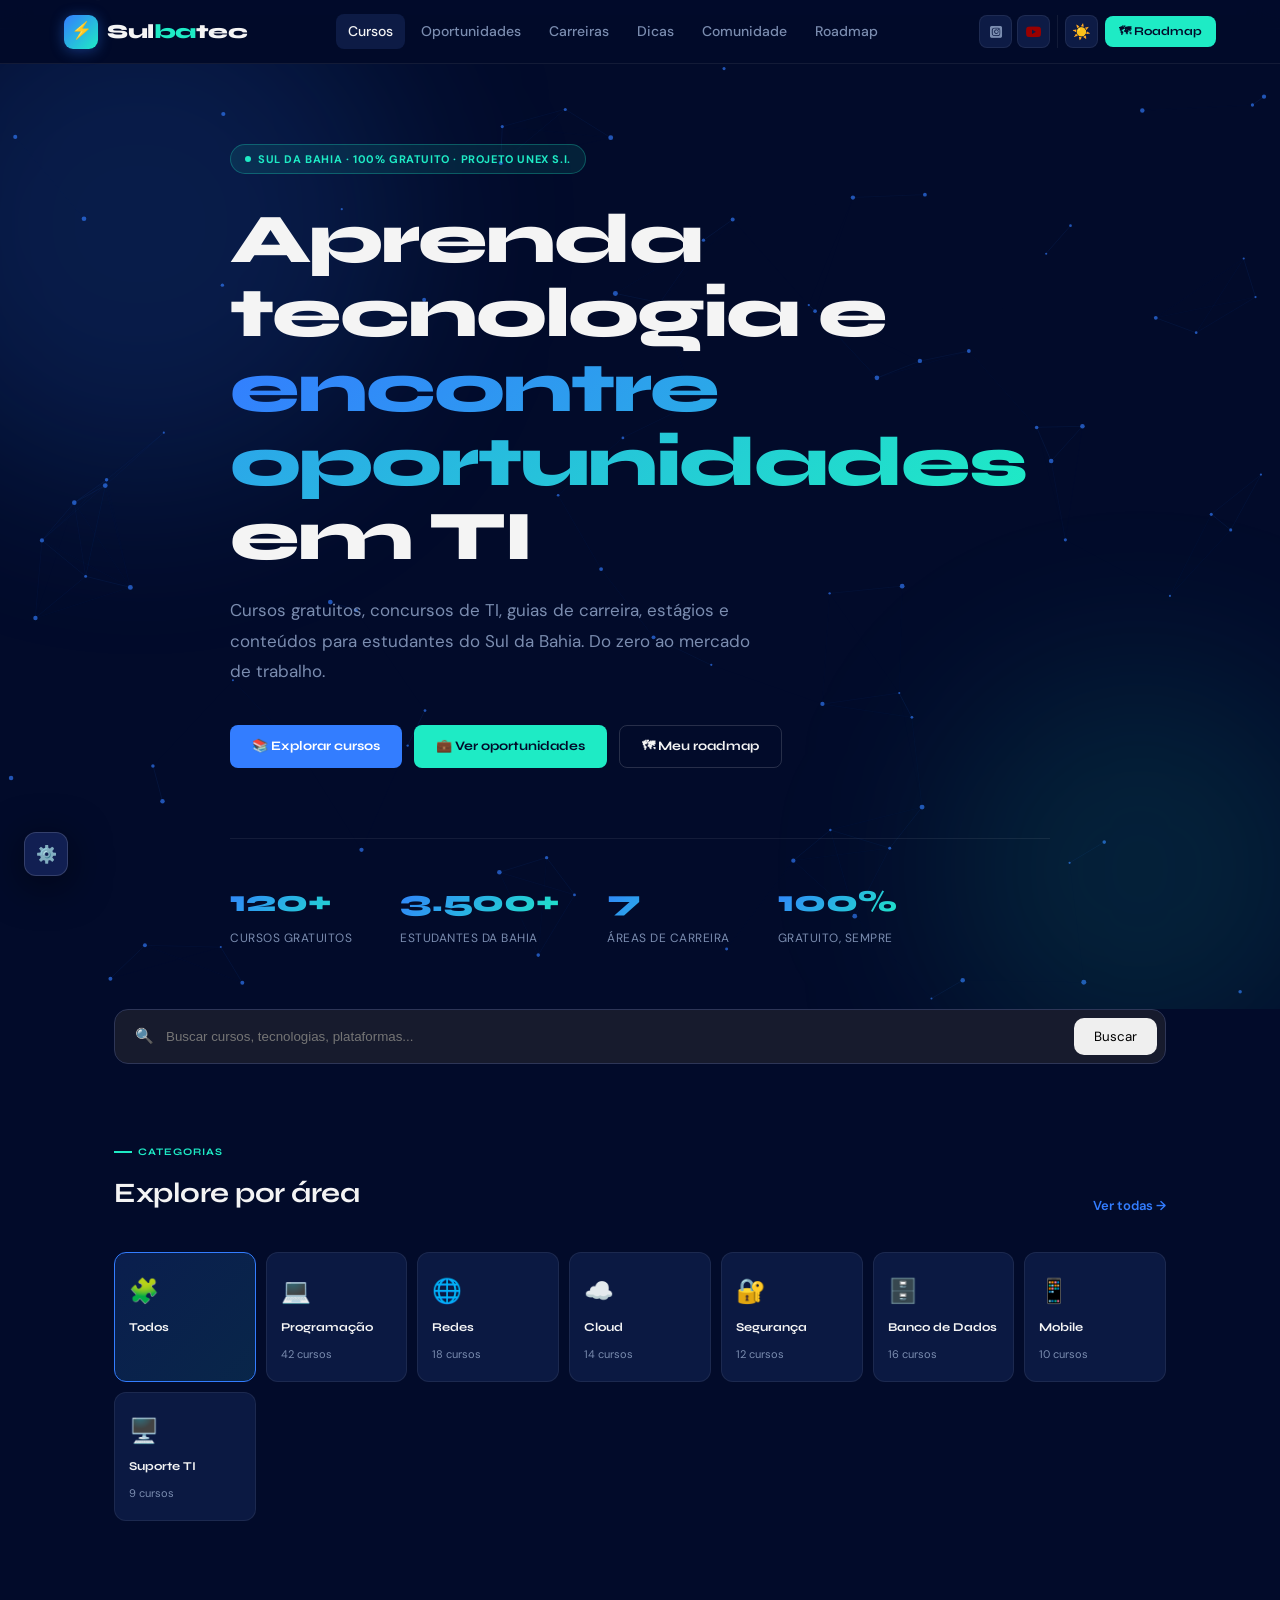
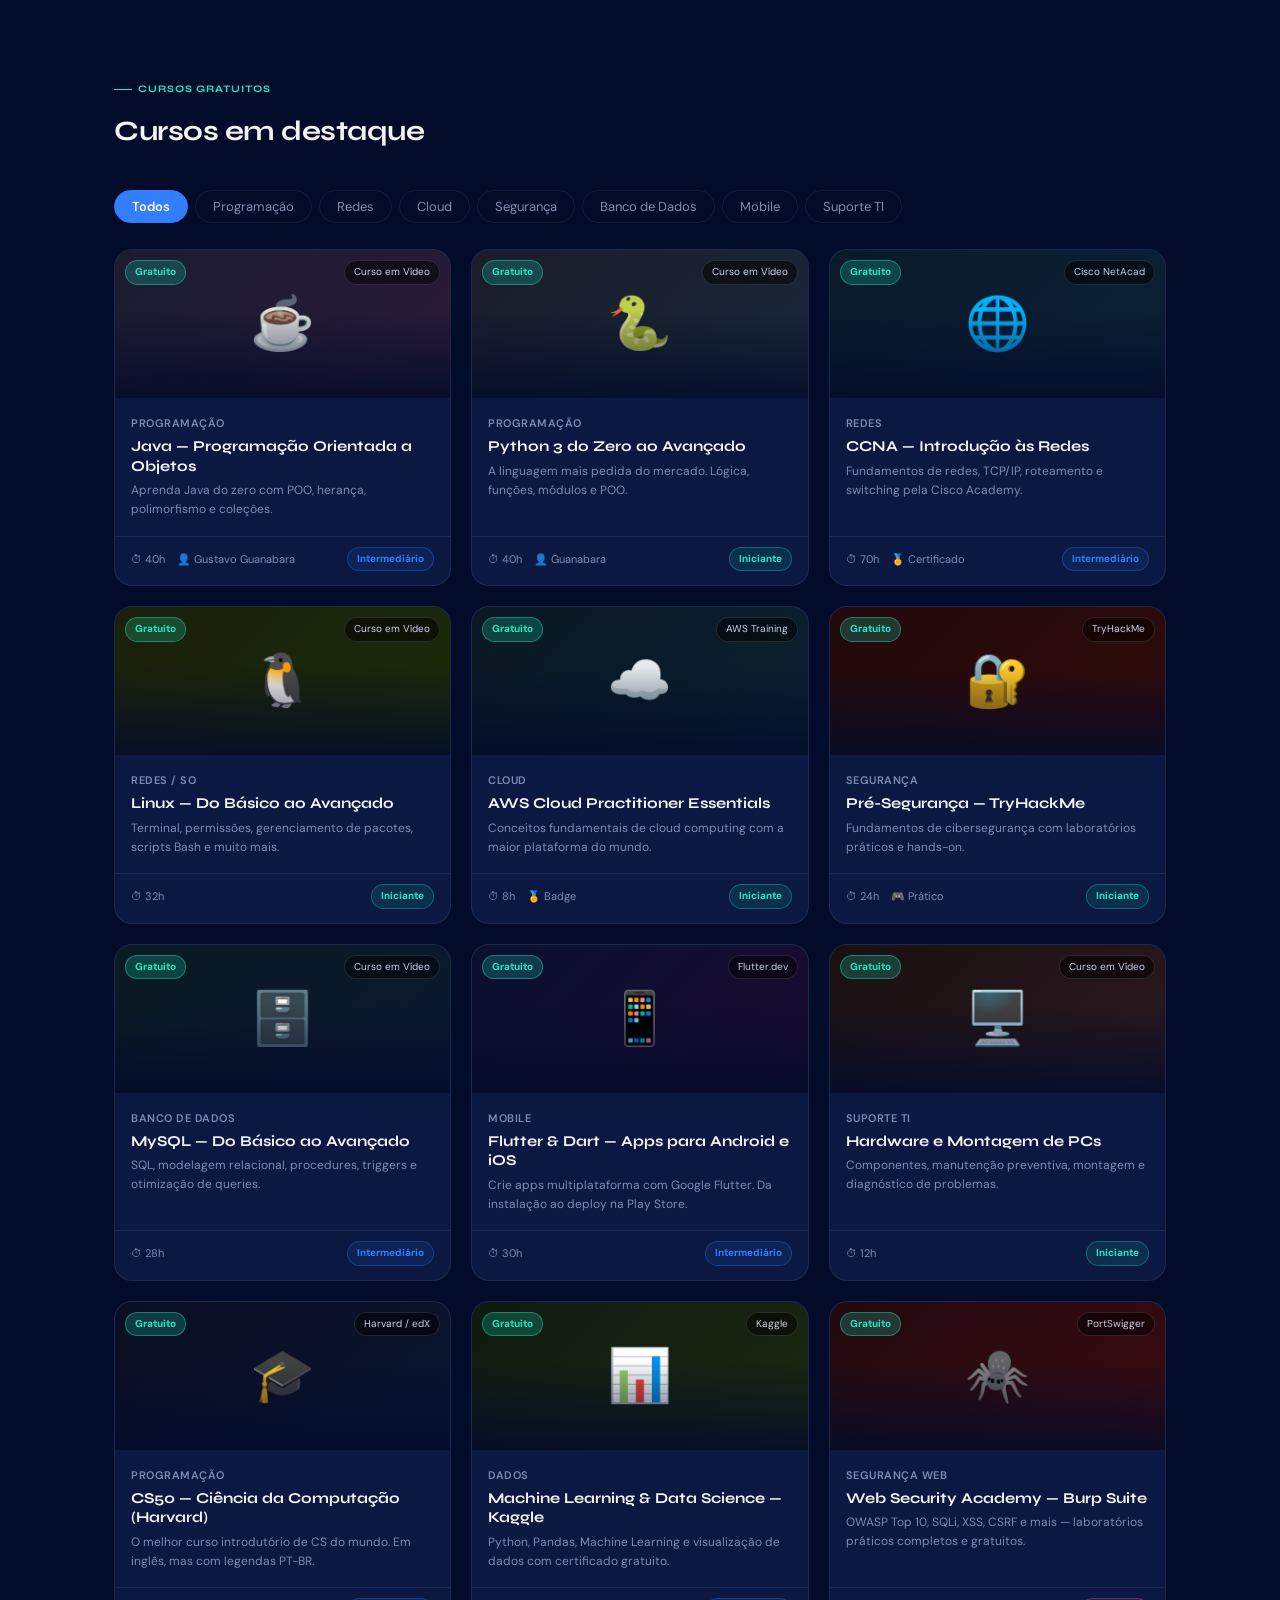
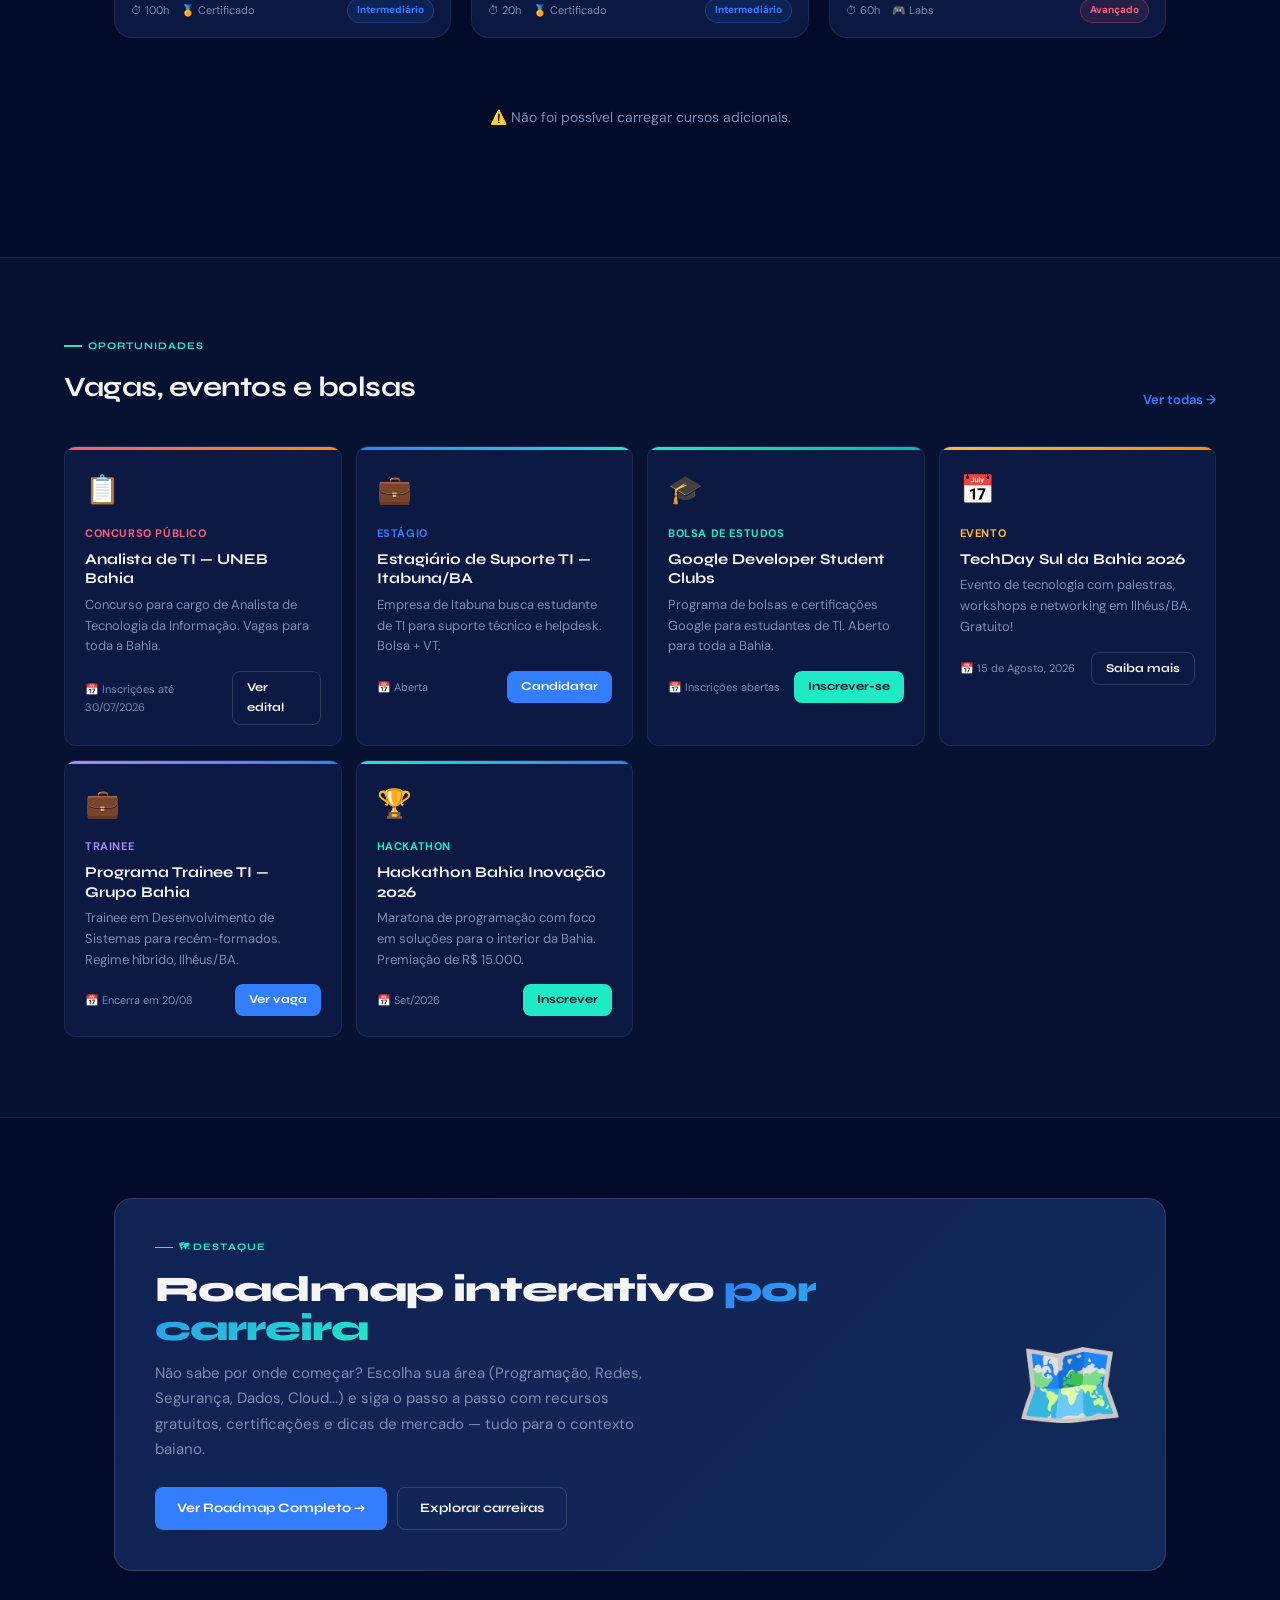
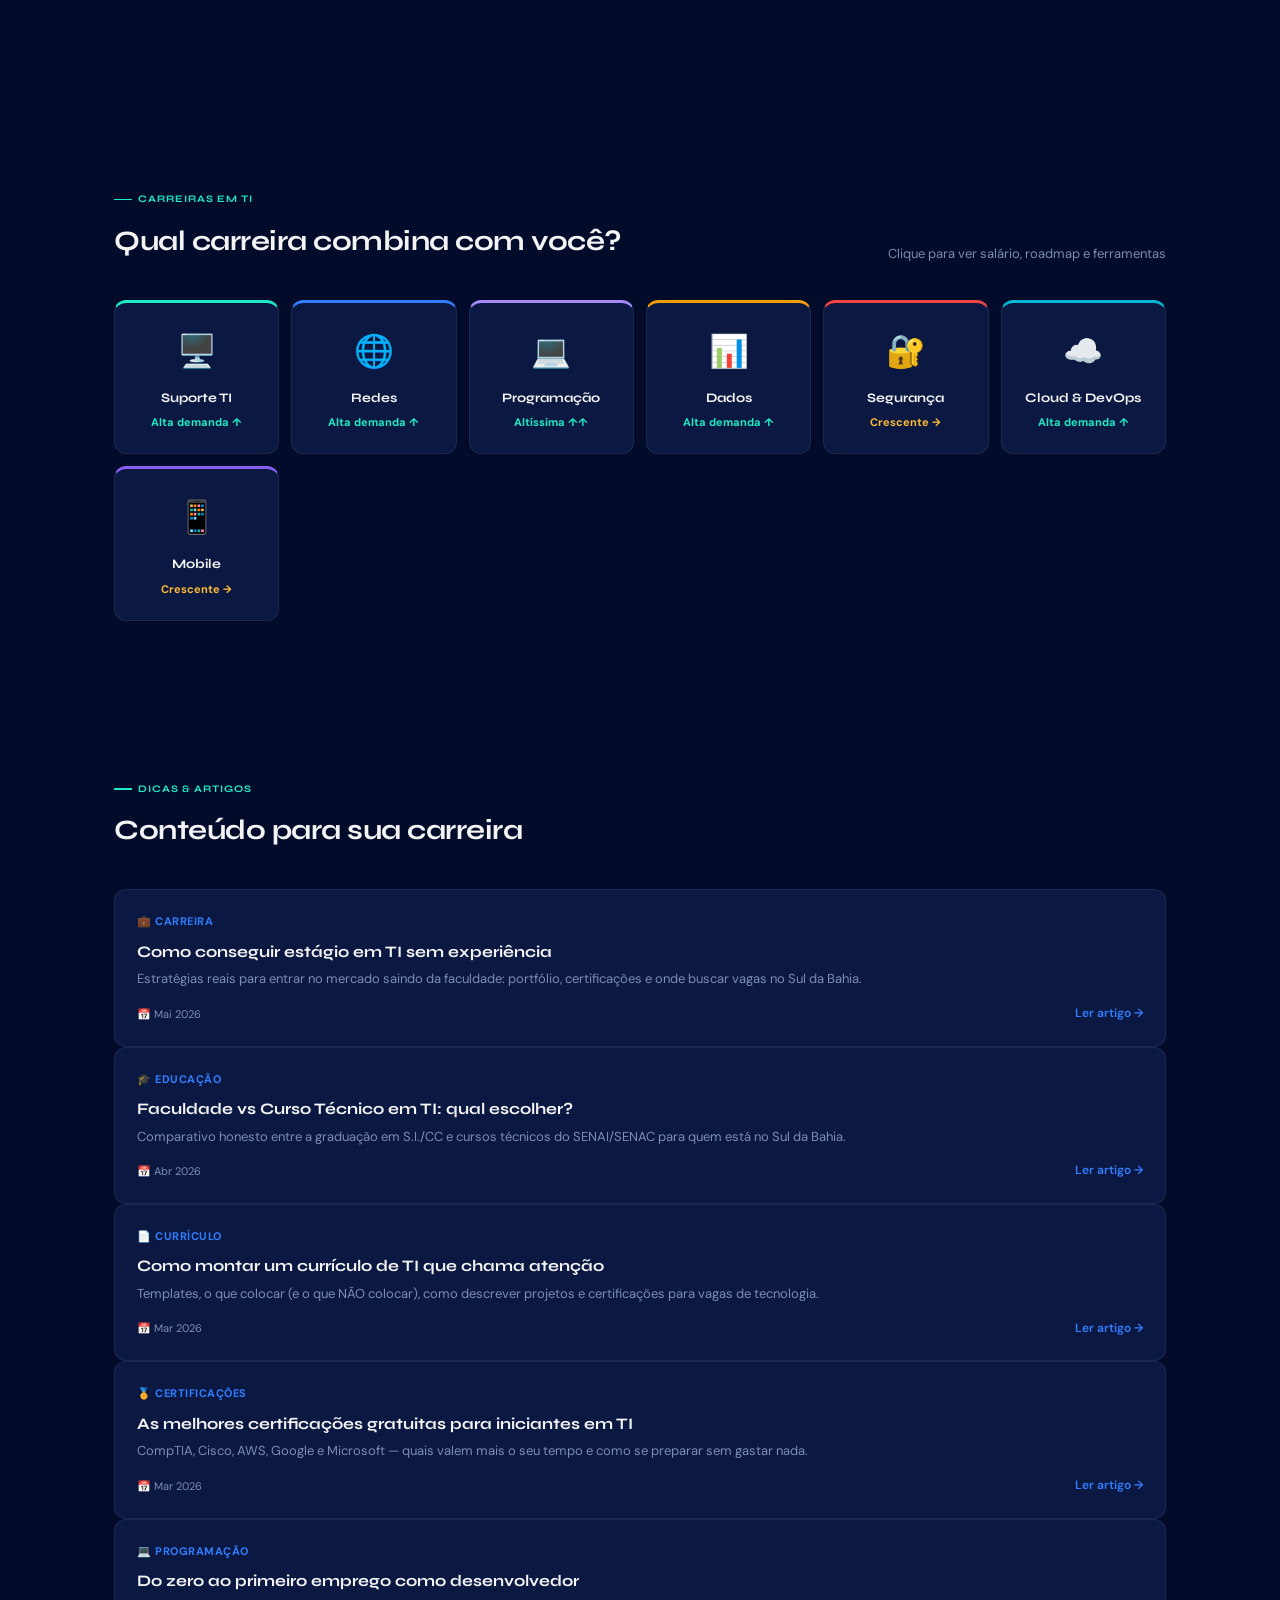
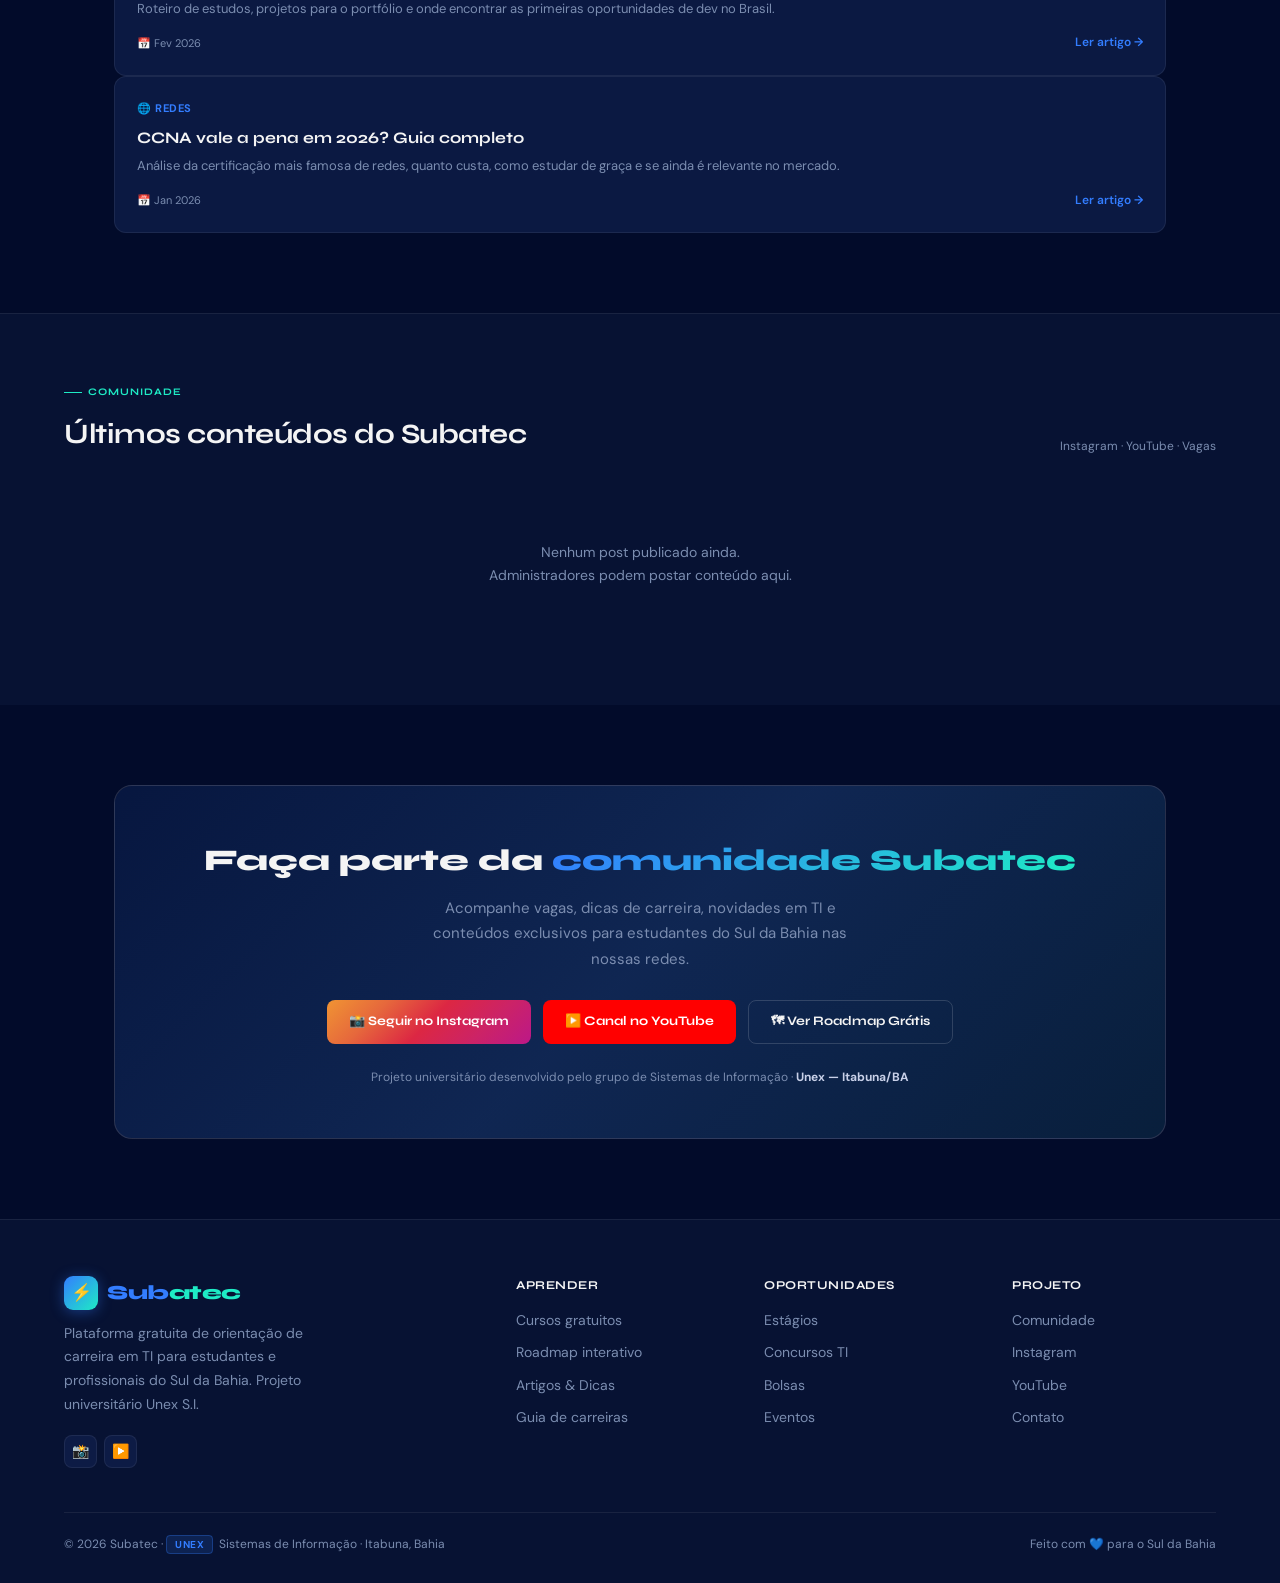
==== index.html @ 15eb9a4e "Initial commit" ====
<!DOCTYPE html>
<html lang="pt-BR" data-theme="dark">

<head>
  <link rel="stylesheet" href="index.css">
  <link rel="stylesheet" href="global.css">
  <link rel="stylesheet" href="navbar.css">
  <link rel="stylesheet" href="https://cdnjs.cloudflare.com/ajax/libs/font-awesome/6.7.2/css/all.min.css">
  <meta charset="UTF-8" />
  <meta name="viewport" content="width=device-width, initial-scale=1.0" />
  <title>Subatec — Carreira em TI no Sul da Bahia</title>
  <link
    href="https://fonts.googleapis.com/css2?family=Syne:wght@400;600;700;800&family=DM+Sans:wght@300;400;500&family=JetBrains+Mono:wght@400;500&display=swap"
    rel="stylesheet" />
  <style>

    /* ═══ HERO ═══ */
   
  </style>
</head>

<body>

  <!-- ═══ NAV ═══ -->
  <nav>
    <a href="index.html" class="logo">
      <div class="logo-ico">⚡</div>
      <span><span class="logo-sul">Sul</span><span class="logo-atec">ba</span><span>tec</span></span>
    </a>
    <div class="nav-links">
      <a href="#cursos" class="active">Cursos</a>
      <a href="#oportunidades">Oportunidades</a>
      <a href="#carreiras">Carreiras</a>
      <a href="#dicas">Dicas</a>
      <a href="#comunidade">Comunidade</a>
      <a href="roadmap.html">Roadmap</a>
    </div>
    <div class="nav-r">
      <div class="nav-social">
        <a href="https://instagram.com/subatec" target="_blank" class="soc-btn ig" title="Instagram"><i class="fa-brands fa-square-instagram"></i></a>
        <a href="https://youtube.com/@subatec" target="_blank" class="soc-btn yt" title="YouTube"><i class="fa-brands fa-youtube"></i>
</a>
      </div>
      <button class="theme-btn" id="theme-toggle" title="Alternar tema">☀️</button>
      <a href="roadmap.html" class="btn btn-sm btn-c" style="font-size:12px">🗺 Roadmap</a>
      <button class="ham" id="ham"><span></span><span></span><span></span></button>
    </div>
  </nav>
  <div class="mob-menu" id="mob-menu">
    <a href="#cursos">📚 Cursos</a>
    <a href="#oportunidades">💼 Oportunidades</a>
    <a href="#carreiras">🚀 Carreiras</a>
    <a href="#dicas">💡 Dicas</a>
    <a href="roadmap.html">🗺 Roadmap Interativo</a>
    <div class="mob-div"></div>
    <div class="mob-soc">
      <a href="https://instagram.com/subatec" target="_blank" class="soc-btn ig">📸 Instagram</a>
      <a href="https://youtube.com/@subatec" target="_blank" class="soc-btn yt">▶️ YouTube</a>
    </div>
  </div>

  <!--Barra de Sugestões-->
  <div class="search-wrapper">

  <div
    class="suggestions-box"
    id="searchSuggestions">
  </div>

</div>

  <!-- ═══ HERO ═══ -->
  <div class="hero-wrap">
    <canvas id="cv"></canvas>
    <div class="glow g1"></div>
    <div class="glow g2"></div>
    <div class="hero">
      <div class="hero-eye"><span class="hero-eye-dot"></span>Sul da Bahia · 100% gratuito · Projeto Unex S.I.</div>
      <h1>Aprenda tecnologia e <span class="grad">encontre oportunidades</span> em TI</h1>
      <p class="hero-sub">Cursos gratuitos, concursos de TI, guias de carreira, estágios e conteúdos para estudantes do
        Sul da Bahia. Do zero ao mercado de trabalho.</p>
      <div class="hero-acts">
        <a href="#cursos" class="btn btn-p">📚 Explorar cursos</a>
        <a href="#oportunidades" class="btn btn-c">💼 Ver oportunidades</a>
        <a href="roadmap.html" class="btn btn-o">🗺 Meu roadmap</a>
      </div>
      <div class="hero-stats">
        <div>
          <div class="stat-n grad" data-count="120" data-suffix="+">0+</div>
          <div class="stat-l">Cursos gratuitos</div>
        </div>
        <div>
          <div class="stat-n grad" data-count="3500" data-suffix="+">0+</div>
          <div class="stat-l">Estudantes da Bahia</div>
        </div>
        <div>
          <div class="stat-n grad" data-count="7" data-suffix="">0</div>
          <div class="stat-l">Áreas de carreira</div>
        </div>
        <div>
          <div class="stat-n grad" data-count="100" data-suffix="%">0%</div>
          <div class="stat-l">Gratuito, sempre</div>
        </div>
      </div>
    </div>
  </div>

  <!-- ═══ SEARCH ═══ -->
<div class="search-wrap">
  <div class="container" style="position: relative;">
    <div class="search-bar">
      <span>🔍</span>
      <input 
        type="text" 
        id="searchInput" 
        placeholder="Buscar cursos, tecnologias, plataformas..." 
        autocomplete="off" 
        onkeydown="if(event.key === 'Enter') { event.preventDefault(); window.handleSearch(); }"
      />
      <button onclick="handleSearch()">Buscar</button>
    </div>
    <div class="suggestions-box" id="searchSuggestions" style="display: none; position: absolute; width: 100%; max-height: 250px; overflow-y: auto; background: var(--bg3); border: 1px solid var(--border2); border-radius: var(--rs); z-index: 999; box-shadow: var(--shadow);"></div>
  </div>
</div>

  <!-- ═══ CATEGORIES ═══ -->
  <section class="section" id="categorias">
    <div class="sec-lbl">Categorias</div>
    <div class="sec-header">
      <h2 class="sec-title">Explore por área</h2><a href="#" class="see-all">Ver todas →</a>
    </div>
    <div class="cats-grid">
      <a href="#" class="cat-c active" onclick="filterCat(this,'todos');return false">
        <div class="cat-ico">🧩</div>
        <div class="cat-nm">Todos</div>
      </a>
      <a href="#" class="cat-c" onclick="filterCat(this,'tech');return false">
        <div class="cat-ico">💻</div>
        <div class="cat-nm">Programação</div>
        <div class="cat-ct">42 cursos</div>
      </a>
      <a href="#" class="cat-c" onclick="filterCat(this,'redes');return false">
        <div class="cat-ico">🌐</div>
        <div class="cat-nm">Redes</div>
        <div class="cat-ct">18 cursos</div>
      </a>
      <a href="#" class="cat-c" onclick="filterCat(this,'cloud');return false">
        <div class="cat-ico">☁️</div>
        <div class="cat-nm">Cloud</div>
        <div class="cat-ct">14 cursos</div>
      </a>
      <a href="#" class="cat-c" onclick="filterCat(this,'seg');return false">
        <div class="cat-ico">🔐</div>
        <div class="cat-nm">Segurança</div>
        <div class="cat-ct">12 cursos</div>
      </a>
      <a href="#" class="cat-c" onclick="filterCat(this,'db');return false">
        <div class="cat-ico">🗄️</div>
        <div class="cat-nm">Banco de Dados</div>
        <div class="cat-ct">16 cursos</div>
      </a>
      <a href="#" class="cat-c" onclick="filterCat(this,'mobile');return false">
        <div class="cat-ico">📱</div>
        <div class="cat-nm">Mobile</div>
        <div class="cat-ct">10 cursos</div>
      </a>
      <a href="#" class="cat-c" onclick="filterCat(this,'suporte');return false">
        <div class="cat-ico">🖥️</div>
        <div class="cat-nm">Suporte TI</div>
        <div class="cat-ct">9 cursos</div>
      </a>
    </div>
  </section>

  <!-- ═══ COURSES ═══ -->
  <section class="section" id="cursos">
    <div class="sec-lbl">Cursos gratuitos</div>
    <div class="sec-header">
      <h2 class="sec-title">Cursos em destaque</h2>
    </div>
    <div class="ftabs">
      <button class="ftab active" onclick="setFtab(this,'todos')">Todos</button>
      <button class="ftab" onclick="setFtab(this,'tech')">Programação</button>
      <button class="ftab" onclick="setFtab(this,'redes')">Redes</button>
      <button class="ftab" onclick="setFtab(this,'cloud')">Cloud</button>
      <button class="ftab" onclick="setFtab(this,'seg')">Segurança</button>
      <button class="ftab" onclick="setFtab(this,'db')">Banco de Dados</button>
      <button class="ftab" onclick="setFtab(this,'mobile')">Mobile</button>
      <button class="ftab" onclick="setFtab(this,'suporte')">Suporte TI</button>
    </div>
    <div class="courses-grid" id="courseGrid">

      <a href="https://www.cursoemvideo.com/curso/java-poo/" target="_blank" rel="noopener" class="cc"
        data-category="tech">
        <div class="cc-thumb" style="background:linear-gradient(135deg,#1a1c30,#2a1a38)">☕<div class="cc-bads"><span
              class="b-free">Gratuito</span><span class="b-plat">Curso em Vídeo</span></div>
        </div>
        <div class="cc-body">
          <div class="cc-cat">Programação</div>
          <h3 class="cc-title">Java — Programação Orientada a Objetos</h3>
          <p class="cc-desc">Aprenda Java do zero com POO, herança, polimorfismo e coleções.</p>
        </div>
        <div class="cc-foot">
          <div style="display:flex;gap:12px"><span class="meta-i">⏱ 40h</span><span class="meta-i">👤 Gustavo
              Guanabara</span></div><span class="lvl lvl-m">Intermediário</span>
        </div>
      </a>

      <a href="https://www.cursoemvideo.com/curso/python-3-mundo-1/" target="_blank" rel="noopener" class="cc"
        data-category="tech">
        <div class="cc-thumb" style="background:linear-gradient(135deg,#1a1c2a,#1a2838)">🐍<div class="cc-bads"><span
              class="b-free">Gratuito</span><span class="b-plat">Curso em Vídeo</span></div>
        </div>
        <div class="cc-body">
          <div class="cc-cat">Programação</div>
          <h3 class="cc-title">Python 3 do Zero ao Avançado</h3>
          <p class="cc-desc">A linguagem mais pedida do mercado. Lógica, funções, módulos e POO.</p>
        </div>
        <div class="cc-foot">
          <div style="display:flex;gap:12px"><span class="meta-i">⏱ 40h</span><span class="meta-i">👤 Guanabara</span>
          </div><span class="lvl lvl-i">Iniciante</span>
        </div>
      </a>

      <a href="https://www.netacad.com/courses/networking/ccna-introduction-networks" target="_blank" rel="noopener"
        class="cc" data-category="redes">
        <div class="cc-thumb" style="background:linear-gradient(135deg,#0a1a2a,#0a2035)">🌐<div class="cc-bads"><span
              class="b-free">Gratuito</span><span class="b-plat">Cisco NetAcad</span></div>
        </div>
        <div class="cc-body">
          <div class="cc-cat">Redes</div>
          <h3 class="cc-title">CCNA — Introdução às Redes</h3>
          <p class="cc-desc">Fundamentos de redes, TCP/IP, roteamento e switching pela Cisco Academy.</p>
        </div>
        <div class="cc-foot">
          <div style="display:flex;gap:12px"><span class="meta-i">⏱ 70h</span><span class="meta-i">🏅 Certificado</span>
          </div><span class="lvl lvl-m">Intermediário</span>
        </div>
      </a>

      <a href="https://www.cursoemvideo.com/curso/linux/" target="_blank" rel="noopener" class="cc"
        data-category="redes">
        <div class="cc-thumb" style="background:linear-gradient(135deg,#1a200a,#1a2a0a)">🐧<div class="cc-bads"><span
              class="b-free">Gratuito</span><span class="b-plat">Curso em Vídeo</span></div>
        </div>
        <div class="cc-body">
          <div class="cc-cat">Redes / SO</div>
          <h3 class="cc-title">Linux — Do Básico ao Avançado</h3>
          <p class="cc-desc">Terminal, permissões, gerenciamento de pacotes, scripts Bash e muito mais.</p>
        </div>
        <div class="cc-foot">
          <div style="display:flex;gap:12px"><span class="meta-i">⏱ 32h</span></div><span
            class="lvl lvl-i">Iniciante</span>
        </div>
      </a>

      <a href="https://aws.amazon.com/training/digital/aws-cloud-practitioner-essentials/" target="_blank"
        rel="noopener" class="cc" data-category="cloud">
        <div class="cc-thumb" style="background:linear-gradient(135deg,#0a1822,#0a2030)">☁️<div class="cc-bads"><span
              class="b-free">Gratuito</span><span class="b-plat">AWS Training</span></div>
        </div>
        <div class="cc-body">
          <div class="cc-cat">Cloud</div>
          <h3 class="cc-title">AWS Cloud Practitioner Essentials</h3>
          <p class="cc-desc">Conceitos fundamentais de cloud computing com a maior plataforma do mundo.</p>
        </div>
        <div class="cc-foot">
          <div style="display:flex;gap:12px"><span class="meta-i">⏱ 8h</span><span class="meta-i">🏅 Badge</span></div>
          <span class="lvl lvl-i">Iniciante</span>
        </div>
      </a>

      <a href="https://tryhackme.com/path/outline/presecurity" target="_blank" rel="noopener" class="cc"
        data-category="seg">
        <div class="cc-thumb" style="background:linear-gradient(135deg,#220a0a,#300a0a)">🔐<div class="cc-bads"><span
              class="b-free">Gratuito</span><span class="b-plat">TryHackMe</span></div>
        </div>
        <div class="cc-body">
          <div class="cc-cat">Segurança</div>
          <h3 class="cc-title">Pré-Segurança — TryHackMe</h3>
          <p class="cc-desc">Fundamentos de cibersegurança com laboratórios práticos e hands-on.</p>
        </div>
        <div class="cc-foot">
          <div style="display:flex;gap:12px"><span class="meta-i">⏱ 24h</span><span class="meta-i">🎮 Prático</span>
          </div><span class="lvl lvl-i">Iniciante</span>
        </div>
      </a>

      <a href="https://www.cursoemvideo.com/curso/mysql/" target="_blank" rel="noopener" class="cc" data-category="db">
        <div class="cc-thumb" style="background:linear-gradient(135deg,#0a1a22,#0a1830)">🗄️<div class="cc-bads"><span
              class="b-free">Gratuito</span><span class="b-plat">Curso em Vídeo</span></div>
        </div>
        <div class="cc-body">
          <div class="cc-cat">Banco de Dados</div>
          <h3 class="cc-title">MySQL — Do Básico ao Avançado</h3>
          <p class="cc-desc">SQL, modelagem relacional, procedures, triggers e otimização de queries.</p>
        </div>
        <div class="cc-foot">
          <div style="display:flex;gap:12px"><span class="meta-i">⏱ 28h</span></div><span
            class="lvl lvl-m">Intermediário</span>
        </div>
      </a>

      <a href="https://flutter.dev/learn" target="_blank" rel="noopener" class="cc" data-category="mobile">
        <div class="cc-thumb" style="background:linear-gradient(135deg,#0a1030,#1a0a30)">📱<div class="cc-bads"><span
              class="b-free">Gratuito</span><span class="b-plat">Flutter.dev</span></div>
        </div>
        <div class="cc-body">
          <div class="cc-cat">Mobile</div>
          <h3 class="cc-title">Flutter & Dart — Apps para Android e iOS</h3>
          <p class="cc-desc">Crie apps multiplataforma com Google Flutter. Da instalação ao deploy na Play Store.</p>
        </div>
        <div class="cc-foot">
          <div style="display:flex;gap:12px"><span class="meta-i">⏱ 30h</span></div><span
            class="lvl lvl-m">Intermediário</span>
        </div>
      </a>

      <a href="https://www.cursoemvideo.com/curso/curso-de-hardware/" target="_blank" rel="noopener" class="cc"
        data-category="suporte">
        <div class="cc-thumb" style="background:linear-gradient(135deg,#1a1010,#2a1820)">🖥️<div class="cc-bads"><span
              class="b-free">Gratuito</span><span class="b-plat">Curso em Vídeo</span></div>
        </div>
        <div class="cc-body">
          <div class="cc-cat">Suporte TI</div>
          <h3 class="cc-title">Hardware e Montagem de PCs</h3>
          <p class="cc-desc">Componentes, manutenção preventiva, montagem e diagnóstico de problemas.</p>
        </div>
        <div class="cc-foot">
          <div style="display:flex;gap:12px"><span class="meta-i">⏱ 12h</span></div><span
            class="lvl lvl-i">Iniciante</span>
        </div>
      </a>

      <a href="https://cs50.harvard.edu/x/" target="_blank" rel="noopener" class="cc" data-category="tech">
        <div class="cc-thumb" style="background:linear-gradient(135deg,#0a0e22,#0a1530)">🎓<div class="cc-bads"><span
              class="b-free">Gratuito</span><span class="b-plat">Harvard / edX</span></div>
        </div>
        <div class="cc-body">
          <div class="cc-cat">Programação</div>
          <h3 class="cc-title">CS50 — Ciência da Computação (Harvard)</h3>
          <p class="cc-desc">O melhor curso introdutório de CS do mundo. Em inglês, mas com legendas PT-BR.</p>
        </div>
        <div class="cc-foot">
          <div style="display:flex;gap:12px"><span class="meta-i">⏱ 100h</span><span class="meta-i">🏅
              Certificado</span></div><span class="lvl lvl-m">Intermediário</span>
        </div>
      </a>

      <a href="https://kaggle.com/learn" target="_blank" rel="noopener" class="cc" data-category="tech">
        <div class="cc-thumb" style="background:linear-gradient(135deg,#0f1a10,#1a2810)">📊<div class="cc-bads"><span
              class="b-free">Gratuito</span><span class="b-plat">Kaggle</span></div>
        </div>
        <div class="cc-body">
          <div class="cc-cat">Dados</div>
          <h3 class="cc-title">Machine Learning & Data Science — Kaggle</h3>
          <p class="cc-desc">Python, Pandas, Machine Learning e visualização de dados com certificado gratuito.</p>
        </div>
        <div class="cc-foot">
          <div style="display:flex;gap:12px"><span class="meta-i">⏱ 20h</span><span class="meta-i">🏅 Certificado</span>
          </div><span class="lvl lvl-m">Intermediário</span>
        </div>
      </a>

      <a href="https://portswigger.net/web-security" target="_blank" rel="noopener" class="cc" data-category="seg">
        <div class="cc-thumb" style="background:linear-gradient(135deg,#220a10,#3a0a10)">🕷️<div class="cc-bads"><span
              class="b-free">Gratuito</span><span class="b-plat">PortSwigger</span></div>
        </div>
        <div class="cc-body">
          <div class="cc-cat">Segurança Web</div>
          <h3 class="cc-title">Web Security Academy — Burp Suite</h3>
          <p class="cc-desc">OWASP Top 10, SQLi, XSS, CSRF e mais — laboratórios práticos completos e gratuitos.</p>
        </div>
        <div class="cc-foot">
          <div style="display:flex;gap:12px"><span class="meta-i">⏱ 60h</span><span class="meta-i">🎮 Labs</span></div>
          <span class="lvl lvl-a">Avançado</span>
        </div>
      </a>

    </div>
  </section>

  <!-- ═══ OPPORTUNITIES ═══ -->
  <div class="opps-bg" id="oportunidades">
    <div style="max-width:1180px;margin:0 auto">
      <div class="sec-lbl">Oportunidades</div>
      <div class="sec-header">
        <h2 class="sec-title">Vagas, eventos e bolsas</h2><a href="#" class="see-all">Ver todas →</a>
      </div>
    </div>
    <div class="opps-grid">
      <div class="opp">
        <div class="opp-bar" style="background:linear-gradient(90deg,var(--danger),#FF8C00)"></div>
        <div class="opp-ico">📋</div>
        <div class="opp-type" style="color:var(--danger)">Concurso Público</div>
        <div class="opp-title">Analista de TI — UNEB Bahia</div>
        <div class="opp-desc">Concurso para cargo de Analista de Tecnologia da Informação. Vagas para toda a Bahia.
        </div>
        <div class="opp-foot"><span class="opp-date">📅 Inscrições até 30/07/2026</span><a href="#"
            class="btn btn-sm btn-o">Ver edital</a></div>
      </div>
      <div class="opp">
        <div class="opp-bar" style="background:linear-gradient(90deg,var(--accent),var(--cyan))"></div>
        <div class="opp-ico">💼</div>
        <div class="opp-type" style="color:var(--accent)">Estágio</div>
        <div class="opp-title">Estagiário de Suporte TI — Itabuna/BA</div>
        <div class="opp-desc">Empresa de Itabuna busca estudante de TI para suporte técnico e helpdesk. Bolsa + VT.
        </div>
        <div class="opp-foot"><span class="opp-date">📅 Aberta</span><a href="#" class="btn btn-sm btn-p">Candidatar</a>
        </div>
      </div>
      <div class="opp">
        <div class="opp-bar" style="background:linear-gradient(90deg,var(--cyan),#00B8A9)"></div>
        <div class="opp-ico">🎓</div>
        <div class="opp-type" style="color:var(--cyan)">Bolsa de Estudos</div>
        <div class="opp-title">Google Developer Student Clubs</div>
        <div class="opp-desc">Programa de bolsas e certificações Google para estudantes de TI. Aberto para toda a Bahia.
        </div>
        <div class="opp-foot"><span class="opp-date">📅 Inscrições abertas</span><a href="https://gdsc.community.dev/"
            target="_blank" class="btn btn-sm btn-c">Inscrever-se</a></div>
      </div>
      <div class="opp">
        <div class="opp-bar" style="background:linear-gradient(90deg,var(--warn),#FF8C00)"></div>
        <div class="opp-ico">📅</div>
        <div class="opp-type" style="color:var(--warn)">Evento</div>
        <div class="opp-title">TechDay Sul da Bahia 2026</div>
        <div class="opp-desc">Evento de tecnologia com palestras, workshops e networking em Ilhéus/BA. Gratuito!</div>
        <div class="opp-foot"><span class="opp-date">📅 15 de Agosto, 2026</span><a href="#"
            class="btn btn-sm btn-o">Saiba mais</a></div>
      </div>
      <div class="opp">
        <div class="opp-bar" style="background:linear-gradient(90deg,#A78BFA,var(--accent))"></div>
        <div class="opp-ico">💼</div>
        <div class="opp-type" style="color:#A78BFA">Trainee</div>
        <div class="opp-title">Programa Trainee TI — Grupo Bahia</div>
        <div class="opp-desc">Trainee em Desenvolvimento de Sistemas para recém-formados. Regime híbrido, Ilhéus/BA.
        </div>
        <div class="opp-foot"><span class="opp-date">📅 Encerra em 20/08</span><a href="#" class="btn btn-sm btn-p">Ver
            vaga</a></div>
      </div>
      <div class="opp">
        <div class="opp-bar" style="background:linear-gradient(90deg,var(--cyan),var(--accent))"></div>
        <div class="opp-ico">🏆</div>
        <div class="opp-type" style="color:var(--cyan)">Hackathon</div>
        <div class="opp-title">Hackathon Bahia Inovação 2026</div>
        <div class="opp-desc">Maratona de programação com foco em soluções para o interior da Bahia. Premiação de R$
          15.000.</div>
        <div class="opp-foot"><span class="opp-date">📅 Set/2026</span><a href="#"
            class="btn btn-sm btn-c">Inscrever</a></div>
      </div>
    </div>
  </div>

  <!-- ═══ FEATURED ═══ -->
  <section class="section">
    <div class="feat">
      <div class="feat-content">
        <div class="sec-lbl" style="margin-bottom:14px">🗺 Destaque</div>
        <div class="feat-title">Roadmap interativo <span class="grad">por carreira</span></div>
        <p class="feat-desc">Não sabe por onde começar? Escolha sua área (Programação, Redes, Segurança, Dados,
          Cloud...) e siga o passo a passo com recursos gratuitos, certificações e dicas de mercado — tudo para o
          contexto baiano.</p>
        <div style="display:flex;gap:10px;flex-wrap:wrap">
          <a href="roadmap.html" class="btn btn-p">Ver Roadmap Completo →</a>
          <a href="#carreiras" class="btn btn-o">Explorar carreiras</a>
        </div>
      </div>
      <div class="feat-vis">🗺️</div>
    </div>
  </section>

  <!-- ═══ CAREERS ═══ -->
  <section class="section" id="carreiras">
    <div class="sec-lbl">Carreiras em TI</div>
    <div class="sec-header">
      <h2 class="sec-title">Qual carreira combina com você?</h2><span style="font-size:13px;color:var(--muted)">Clique
        para ver salário, roadmap e ferramentas</span>
    </div>
    <div class="careers-grid">
      <div class="career" onclick="openCareer('suporte')" style="border-top:3px solid #1EEBC5"><span
          class="career-emo">🖥️</span>
        <div class="career-nm">Suporte TI</div>
        <div class="career-dem dem-h">Alta demanda ↑</div>
      </div>
      <div class="career" onclick="openCareer('redes')" style="border-top:3px solid #337DFF"><span
          class="career-emo">🌐</span>
        <div class="career-nm">Redes</div>
        <div class="career-dem dem-h">Alta demanda ↑</div>
      </div>
      <div class="career" onclick="openCareer('programacao')" style="border-top:3px solid #A78BFA"><span
          class="career-emo">💻</span>
        <div class="career-nm">Programação</div>
        <div class="career-dem dem-h">Altíssima ↑↑</div>
      </div>
      <div class="career" onclick="openCareer('dados')" style="border-top:3px solid #F59E0B"><span
          class="career-emo">📊</span>
        <div class="career-nm">Dados</div>
        <div class="career-dem dem-h">Alta demanda ↑</div>
      </div>
      <div class="career" onclick="openCareer('seguranca')" style="border-top:3px solid #EF4444"><span
          class="career-emo">🔐</span>
        <div class="career-nm">Segurança</div>
        <div class="career-dem dem-m">Crescente →</div>
      </div>
      <div class="career" onclick="openCareer('cloud')" style="border-top:3px solid #06B6D4"><span
          class="career-emo">☁️</span>
        <div class="career-nm">Cloud & DevOps</div>
        <div class="career-dem dem-h">Alta demanda ↑</div>
      </div>
      <div class="career" onclick="openCareer('mobile')" style="border-top:3px solid #8B5CF6"><span
          class="career-emo">📱</span>
        <div class="career-nm">Mobile</div>
        <div class="career-dem dem-m">Crescente →</div>
      </div>
    </div>
  </section>

  <!-- ═══ TIPS ═══ -->
  <section class="section" id="dicas">
    <div class="sec-lbl">Dicas & Artigos</div>
    <div class="sec-header">
      <h2 class="sec-title">Conteúdo para sua carreira</h2>
    </div>
    <div class="tips-grid"></div>
      <div class="tip">
        <div class="tip-tag">💼 Carreira</div>
        <div class="tip-title">Como conseguir estágio em TI sem experiência</div>
        <p class="tip-desc">Estratégias reais para entrar no mercado saindo da faculdade: portfólio, certificações e
          onde buscar vagas no Sul da Bahia.</p>
        <div class="tip-foot"><span class="tip-date">📅 Mai 2026</span><span class="tip-read">Ler artigo →</span></div>
      </div>
      <div class="tip">
        <div class="tip-tag">🎓 Educação</div>
        <div class="tip-title">Faculdade vs Curso Técnico em TI: qual escolher?</div>
        <p class="tip-desc">Comparativo honesto entre a graduação em S.I./CC e cursos técnicos do SENAI/SENAC para quem
          está no Sul da Bahia.</p>
        <div class="tip-foot"><span class="tip-date">📅 Abr 2026</span><span class="tip-read">Ler artigo →</span></div>
      </div>
      <div class="tip">
        <div class="tip-tag">📄 Currículo</div>
        <div class="tip-title">Como montar um currículo de TI que chama atenção</div>
        <p class="tip-desc">Templates, o que colocar (e o que NÃO colocar), como descrever projetos e certificações para
          vagas de tecnologia.</p>
        <div class="tip-foot"><span class="tip-date">📅 Mar 2026</span><span class="tip-read">Ler artigo →</span></div>
      </div>
      <div class="tip">
        <div class="tip-tag">🏅 Certificações</div>
        <div class="tip-title">As melhores certificações gratuitas para iniciantes em TI</div>
        <p class="tip-desc">CompTIA, Cisco, AWS, Google e Microsoft — quais valem mais o seu tempo e como se preparar
          sem gastar nada.</p>
        <div class="tip-foot"><span class="tip-date">📅 Mar 2026</span><span class="tip-read">Ler artigo →</span></div>
      </div>
      <div class="tip">
        <div class="tip-tag">💻 Programação</div>
        <div class="tip-title">Do zero ao primeiro emprego como desenvolvedor</div>
        <p class="tip-desc">Roteiro de estudos, projetos para o portfólio e onde encontrar as primeiras oportunidades de
          dev no Brasil.</p>
        <div class="tip-foot"><span class="tip-date">📅 Fev 2026</span><span class="tip-read">Ler artigo →</span></div>
      </div>
      <div class="tip">
        <div class="tip-tag">🌐 Redes</div>
        <div class="tip-title">CCNA vale a pena em 2026? Guia completo</div>
        <p class="tip-desc">Análise da certificação mais famosa de redes, quanto custa, como estudar de graça e se ainda
          é relevante no mercado.</p>
        <div class="tip-foot"><span class="tip-date">📅 Jan 2026</span><span class="tip-read">Ler artigo →</span></div>
      </div>
    </div>
  </section>

  <!-- ═══ ADMIN POSTS ═══ -->
  <div class="posts-bg" id="comunidade">
    <div style="max-width:1180px;margin:0 auto">
      <div class="sec-lbl">Comunidade</div>
      <div class="sec-header">
        <h2 class="sec-title">Últimos conteúdos do Subatec</h2><span style="font-size:12px;color:var(--muted)">Instagram
          · YouTube · Vagas</span>
      </div>
      <div class="posts-grid" id="posts-grid">
        <div class="post-empty">Nenhum post publicado ainda. Administradores podem postar conteúdo aqui.</div>
      </div>
    </div>
  </div>

  <!-- ═══ SOCIAL CTA ═══ -->
  <section class="section" id="comunidade2">
    <div class="scta">
      <div class="scta-title">Faça parte da <span class="grad">comunidade Subatec</span></div>
      <p class="scta-desc">Acompanhe vagas, dicas de carreira, novidades em TI e conteúdos exclusivos para estudantes do
        Sul da Bahia nas nossas redes.</p>
      <div class="scta-btns">
        <a href="https://instagram.com/subatec" target="_blank" rel="noopener" class="btn btn-ig">📸 Seguir no
          Instagram</a>
        <a href="https://youtube.com/@subatec" target="_blank" rel="noopener" class="btn btn-yt">▶️ Canal no YouTube</a>
        <a href="roadmap.html" class="btn btn-o">🗺 Ver Roadmap Grátis</a>
      </div>
      <div style="margin-top:24px;font-size:12px;color:var(--muted);position:relative">Projeto universitário
        desenvolvido pelo grupo de Sistemas de Informação · <strong style="color:var(--text2)">Unex —
          Itabuna/BA</strong></div>
    </div>
  </section>

  <!-- ═══ FOOTER ═══ -->
  <footer>
    <div class="foot-grid">
      <div class="foot-brand">
        <a href="index.html" class="logo foot-logo">
          <div class="logo-ico">⚡</div><span><span class="logo-sub">Sub</span><span class="logo-atec">atec</span></span>
        </a>
        <p class="foot-desc">Plataforma gratuita de orientação de carreira em TI para estudantes e profissionais do Sul
          da Bahia. Projeto universitário Unex S.I.</p>
        <div class="foot-socs">
          <a href="https://instagram.com/subatec" target="_blank" class="soc-btn ig">📸</a>
          <a href="https://youtube.com/@subatec" target="_blank" class="soc-btn yt">▶️</a>
        </div>
      </div>
      <div class="foot-col">
        <h4>Aprender</h4>
        <a href="#cursos">Cursos gratuitos</a>
        <a href="roadmap.html">Roadmap interativo</a>
        <a href="#dicas">Artigos & Dicas</a>
        <a href="#carreiras">Guia de carreiras</a>
      </div>
      <div class="foot-col">
        <h4>Oportunidades</h4>
        <a href="#oportunidades">Estágios</a>
        <a href="#oportunidades">Concursos TI</a>
        <a href="#oportunidades">Bolsas</a>
        <a href="#oportunidades">Eventos</a>
      </div>
      <div class="foot-col">
        <h4>Projeto</h4>
        <a href="#comunidade">Comunidade</a>
        <a href="https://instagram.com/sulbatec" target="_blank">Instagram</a>
        <a href="https://youtube.com/@subatec" target="_blank">YouTube</a>
        <a href="mailto:subatec@unex.edu.br">Contato</a>
      </div>
    </div>
    <div class="foot-bot">
      <span>© 2026 Subatec · <span class="unex-badge">Unex</span>Sistemas de Informação · Itabuna, Bahia</span>
      <span style="display:flex;align-items:center;gap:6px">Feito com 💙 para o Sul da Bahia</span>
    </div>
  </footer>

  <!-- ═══ CAREER MODAL ═══ -->
  <div class="backdrop" id="career-back" onclick="if(event.target===this)closeCareer()">
    <div class="modal" id="career-modal">
      <div class="modal-h">
        <div class="modal-h-left">
          <div class="modal-ico" id="cm-ico">💻</div>
          <div>
            <div class="modal-title" id="cm-title">Carreira</div><span class="tag" id="cm-dem"></span>
          </div>
        </div>
        <button class="m-close" onclick="closeCareer()">✕ Fechar</button>
      </div>
      <div class="modal-tabs">
        <button class="ctab active" onclick="switchTab(this,0)">📋 Visão geral</button>
        <button class="ctab" onclick="switchTab(this,1)">🛠 Ferramentas</button>
        <button class="ctab" onclick="switchTab(this,2)">🗺 Roadmap</button>
        <button class="ctab" onclick="switchTab(this,3)">🏅 Certificações</button>
      </div>
      <div class="modal-body">
        <div class="ctpanel active" id="cp0">
          <div class="sal-box">
            <div class="sal-lbl">Salário médio</div>
            <div class="sal-val grad" id="cm-sal"></div>
            <div class="sal-adv" id="cm-sal-adv"></div>
          </div>
          <p style="font-size:14px;color:var(--text2);line-height:1.7;margin-bottom:16px" id="cm-desc"></p>
          <div
            style="font-size:12px;font-weight:700;text-transform:uppercase;letter-spacing:.07em;color:var(--muted);margin-bottom:10px">
            O que faz no dia a dia</div>
          <ul id="cm-wd" style="padding-left:18px;display:flex;flex-direction:column;gap:6px"></ul>
        </div>
        <div class="ctpanel" id="cp1">
          <div class="tools-wrap" id="cm-tools"></div>
        </div>
        <div class="ctpanel" id="cp2">
          <div class="rm-steps" id="cm-rm"></div>
        </div>
        <div class="ctpanel" id="cp3">
          <ul id="cm-certs" style="padding-left:18px;display:flex;flex-direction:column;gap:8px"></ul>
        </div>
      </div>
    </div>
  </div>

  <!-- ═══ ADMIN MODAL ═══ -->
  <button class="admin-fab" id="admin-fab" onclick="showAdmin()" title="Admin — Publicar conteúdo">⚙️</button>
  <div class="backdrop" id="admin-back" onclick="if(event.target===this)closeAdmin()">
    <div class="modal" style="max-width:520px">
      <div class="modal-h">
        <div class="modal-h-left">
          <div style="font-size:20px">📢</div>
          <div class="modal-title">Publicar conteúdo</div>
        </div><button class="m-close" onclick="closeAdmin()">✕</button>
      </div>
      <div class="adm-form">
        <input type="hidden" id="adm-id" />
        <div class="field"><label>Tipo</label>
          <select id="adm-type">
            <option value="instagram">📸 Instagram</option>
            <option value="youtube">▶️ YouTube</option>
            <option value="vaga">💼 Vaga</option>
            <option value="evento">📅 Evento</option>
            <option value="dica">💡 Dica</option>
            <option value="curso">📚 Curso</option>
          </select>
        </div>
        <div class="field"><label>Título *</label><input type="text" id="adm-title" placeholder="Título do post..." />
        </div>
        <div class="field"><label>Descrição</label><textarea id="adm-desc" placeholder="Breve descrição..."></textarea>
        </div>
        <div class="field"><label>Link (Instagram, YouTube, etc.)</label><input type="url" id="adm-link"
            placeholder="https://..." /></div>
      </div>
      <div class="modal-foot"><button class="btn btn-o btn-sm" onclick="closeAdmin()">Cancelar</button><button
          class="btn btn-p btn-sm" onclick="savePost()">Publicar</button></div>
    </div>
  </div>

<div class="toasts" id="toasts"></div>

  <script src="main.js"></script>

 <script>
  /* ═══════════════════════════════════════
     SUBATEC — SCRIPT INTERNO (INDEX.HTML)
     Focado exclusivamente em UI Estática
  ═══════════════════════════════════════ */

  /* ── PARTICLES (Efeito Visual do Fundo) ── */
  (function () {
    const cv = document.getElementById('cv');
    if (!cv) return;
    const ctx = cv.getContext('2d');
    let W, H, nodes = [];
    const mouse = { x: -999, y: -999 };
    
    function resize() {
      const dpr = window.devicePixelRatio || 1;
      W = cv.parentElement.offsetWidth; H = cv.parentElement.offsetHeight;
      cv.width = W * dpr; cv.height = H * dpr; cv.style.width = W + 'px'; cv.style.height = H + 'px';
      ctx.scale(dpr, dpr);
      nodes = Array.from({ length: Math.min(Math.floor(W * H / 10000), 90) }, () => ({
        x: Math.random() * W, y: Math.random() * H, vx: (Math.random() - .5) * .4, vy: (Math.random() - .5) * .4, r: Math.random() * 1.5 + 1
      }));
    }
    resize();
    window.addEventListener('resize', resize);
    cv.parentElement.addEventListener('mousemove', e => { const r = cv.getBoundingClientRect(); mouse.x = e.clientX - r.left; mouse.y = e.clientY - r.top });
    cv.parentElement.addEventListener('mouseleave', () => { mouse.x = -999; mouse.y = -999 });
    
    function draw() {
      ctx.clearRect(0, 0, W, H);
      const lt = document.documentElement.getAttribute('data-theme') === 'light';
      const nc = lt ? 'rgba(51,125,255,.45)' : 'rgba(51,125,255,.65)';
      const lc = lt ? 'rgba(51,125,255,.1)' : 'rgba(51,125,255,.16)';
      const mc = lt ? 'rgba(30,235,197,.4)' : 'rgba(30,235,197,.65)';
      const ml = lt ? 'rgba(30,235,197,.1)' : 'rgba(30,235,197,.2)';
      nodes.forEach((n, i) => {
        n.x += n.vx; n.y += n.vy;
        if (n.x < 0 || n.x > W) n.vx *= -1; if (n.y < 0 || n.y > H) n.vy *= -1;
        const mdx = mouse.x - n.x, mdy = mouse.y - n.y, md = Math.sqrt(mdx * mdx + mdy * mdy);
        nodes.slice(i + 1).forEach(m => {
          const dx = m.x - n.x, dy = m.y - n.y, d = Math.sqrt(dx * dx + dy * dy);
          if (d < 130) { ctx.beginPath(); ctx.strokeStyle = lc; ctx.globalAlpha = 1 - d / 130; ctx.lineWidth = .7; ctx.moveTo(n.x, n.y); ctx.lineTo(m.x, m.y); ctx.stroke() }
        });
        if (md < 160) { ctx.beginPath(); ctx.strokeStyle = ml; ctx.globalAlpha = 1 - md / 160; ctx.lineWidth = .9; ctx.moveTo(n.x, n.y); ctx.lineTo(mouse.x, mouse.y); ctx.stroke() }
        ctx.globalAlpha = 1; ctx.beginPath(); ctx.arc(n.x, n.y, n.r, 0, Math.PI * 2); ctx.fillStyle = md < 160 ? mc : nc; ctx.fill();
      });
      requestAnimationFrame(draw);
    }
    draw();
  })();

  /* ── MOBILE NAV (Menu Responsivo) ── */
  const ham = document.getElementById('ham'), mob = document.getElementById('mob-menu');
  if (ham && mob) {
    ham.addEventListener('click', () => { ham.classList.toggle('open'); mob.classList.toggle('open') });
    document.addEventListener('click', e => { if (!ham.contains(e.target) && !mob.contains(e.target)) { ham.classList.remove('open'); mob.classList.remove('open') } });
  }

  /* ── COUNTERS (Animação dos Números) ── */
  function animCounters() {
    document.querySelectorAll('[data-count]').forEach(el => {
      const tg = parseInt(el.dataset.count), sx = el.dataset.suffix || '';
      let c = 0; const st = Math.ceil(tg / 55);
      const iv = setInterval(() => { c = Math.min(c + st, tg); el.textContent = c.toLocaleString('pt-BR') + sx; if (c >= tg) clearInterval(iv) }, 22);
    });
  }
  const so = new IntersectionObserver(e => { if (e[0].isIntersecting) { animCounters(); so.disconnect() } });
  const hs = document.querySelector('.hero-stats'); if (hs) so.observe(hs);

  /* ── CAREER DICTIONARY (Dados Estatísticos de Carreiras) ── */
  const CD = {
    suporte: {
      ico: '🖥️', title: 'Suporte TI', color: '#1EEBC5', dem: 'Alta demanda', demTag: 'tag-c',
      sal: 'R$ 2.000 – R$ 4.500', adv: 'Até R$ 7.000 (sênior/CFTV/N2)',
      desc: 'Porta de entrada da TI. Atende usuários, resolve problemas de hardware e software, instala sistemas e mantém a infraestrutura funcionando. Muito valorizado no interior da Bahia, onde poucos profissionais existem.',
      wd: ['Atender helpdesk (tickets N1/N2)', 'Instalar e configurar computadores', 'Gerenciar Active Directory e Office 365', 'Solucionar problemas de rede local', 'Manutenção preventiva e corretiva'],
      tools: ['Windows Server', 'Active Directory', 'Linux Ubuntu', 'TeamViewer', 'GLPI / Jira', 'ITIL', 'VMware', 'Office 365'],
      rm: [{ s: 'Hardware & Montagem', d: 'Componentes do PC, manutenção' }, { s: 'Sistemas Operacionais', d: 'Windows 10/11 e Linux básico' }, { s: 'Redes básicas', d: 'TCP/IP, DNS, DHCP' }, { s: 'Helpdesk / ITIL', d: 'Ticket, atendimento, processos' }, { s: 'CompTIA A+', d: 'Certificação internacional de técnico TI' }],
      certs: ['CompTIA A+', 'ITIL 4 Foundation', 'Microsoft MTA', 'HDI Support Center Analyst']
    },
    redes: {
      ico: '🌐', title: 'Redes & Infraestrutura', color: '#337DFF', dem: 'Alta demanda', demTag: 'tag-c',
      sal: 'R$ 3.000 – R$ 6.500', adv: 'Até R$ 12.000 (especialista CCNP+)',
      desc: 'Projeta, implementa e mantém redes corporativas. Com a expansão das redes em toda a Bahia, especialmente em Itabuna, Ilhéus e Jequié, há escassez de profissionais qualificados — ótima oportunidade para quem mora no interior.',
      wd: ['Configurar switches, roteadores e firewalls', 'Implementar VLANs e VPNs', 'Monitorar tráfego com Zabbix/Nagios', 'Solucionar problemas de conectividade', 'Documentar a infraestrutura de rede'],
      tools: ['Cisco IOS', 'Wireshark', 'pfSense', 'Zabbix', 'OSPF/BGP', 'FortiGate', 'MikroTik', 'Packet Tracer'],
      rm: [{ s: 'Fundamentos de Redes', d: 'OSI, TCP/IP, endereçamento IPv4/6' }, { s: 'Switching & VLANs', d: 'Switches, Spanning Tree, VLANs' }, { s: 'Routing Protocols', d: 'OSPF, BGP, roteamento dinâmico' }, { s: 'CCNA 200-301', d: 'Certificação Cisco CCNA' }, { s: 'Segurança de Redes', d: 'Firewalls, ACLs, VPN, IDS/IPS' }, { s: 'Cloud Networking', d: 'AWS VPC, SDN, automação' }],
      certs: ['CompTIA Network+', 'Cisco CCNA', 'Cisco CCNP', 'Juniper JNCIA']
    },
    programacao: {
      ico: '💻', title: 'Programação & Dev', color: '#A78BFA', dem: 'Altíssima demanda', demTag: 'tag-a',
      sal: 'R$ 3.500 – R$ 8.000', adv: 'Até R$ 25.000+ (sênior / remote-first)',
      desc: 'Uma das carreiras com melhor remuneração e mais abertura para trabalho remoto — ideal para quem mora no interior da Bahia e quer acessar o mercado nacional ou internacional sem sair de casa.',
      wd: ['Desenvolver apps web e mobile', 'Criar e consumir APIs REST', 'Trabalhar com bancos relacionais e NoSQL', 'Fazer code review e testes', 'Trabalhar em sprints ágeis (Scrum)'],
      tools: ['Python / JavaScript / Java', 'React / Vue', 'Node.js / Django', 'Git / GitHub', 'Docker', 'PostgreSQL / MongoDB', 'AWS / GCP'],
      rm: [{ s: 'Lógica de Programação', d: 'Algoritmos e estruturas de dados' }, { s: 'Linguagem base (Python ou JS)', d: 'Sintaxe, funções, POO' }, { s: 'Web: HTML, CSS, JS', d: 'Front-end básico e responsivo' }, { s: 'Framework + Back-end', d: 'React + Node.js ou Django' }, { s: 'Banco de Dados + API REST', d: 'SQL, JWT, autenticação' }, { s: 'Git + Deploy + Cloud', d: 'CI/CD, AWS básico, portfólio' }, { s: 'Portfólio + 1º emprego', d: 'Projetos no GitHub, LinkedIn' }],
      certs: ['AWS Cloud Practitioner', 'Oracle Java SE', 'GitHub Foundations', 'Google UX Design']
    },
    dados: {
      ico: '📊', title: 'Dados & Analytics', color: '#F59E0B', dem: 'Alta demanda', demTag: 'tag-c',
      sal: 'R$ 4.000 – R$ 9.000', adv: 'Até R$ 20.000 (Cientista de Dados sênior)',
      desc: 'Área em explosão com IA e BI sendo adotados em todos os setores. Profissionais de dados são escassos no interior da Bahia — uma vantagem competitiva enorme para quem se qualificar agora.',
      wd: ['Coletar e limpar dados de várias fontes', 'Criar dashboards no Power BI/Tableau', 'Construir pipelines ETL', 'Aplicar modelos estatísticos e ML', 'Comunicar insights ao negócio'],
      tools: ['Python (Pandas, NumPy)', 'SQL', 'Power BI', 'Jupyter Notebook', 'Scikit-learn', 'BigQuery', 'Tableau'],
      rm: [{ s: 'Python para Dados', d: 'Pandas, NumPy, Matplotlib' }, { s: 'SQL Avançado', d: 'CTEs, window functions, otimização' }, { s: 'Estatística', d: 'Probabilidade, regressão, testes A/B' }, { s: 'Power BI / Tableau', d: 'Dashboards e visualizações' }, { s: 'Machine Learning', d: 'Scikit-learn, modelos supervisionados' }, { s: 'Big Data & Cloud', d: 'Spark, BigQuery, arquitetura de dados' }],
      certs: ['Google Data Analytics Certificate', 'IBM Data Science', 'Power BI PL-300', 'AWS Data Analytics']
    },
    seguranca: {
      ico: '🔐', title: 'Segurança da Informação', color: '#EF4444', dem: 'Crescente', demTag: 'tag-w',
      sal: 'R$ 5.000 – R$ 12.000', adv: 'Até R$ 30.000 (CISO / Pen Tester sênior)',
      desc: 'Com ataques cibernéticos crescendo 200% ao ano no Brasil e a LGPD em vigor, a demanda por especialistas em segurança é urgente. Área com os melhores salários de TI e poucos profissionais qualificados.',
      wd: ['Realizar pentest e auditorias de segurança', 'Monitorar incidentes (SOC)', 'Implementar políticas LGPD/ISO 27001', 'Analisar malware e vulnerabilidades', 'Responder a incidentes de segurança'],
      tools: ['Kali Linux', 'Metasploit', 'Burp Suite', 'Wireshark / Nmap', 'Splunk / ELK', 'OWASP', 'Nessus'],
      rm: [{ s: 'Linux + Redes', d: 'Base essencial para qualquer área de segurança' }, { s: 'CompTIA Security+', d: 'Fundamentos de cibersegurança' }, { s: 'Pentest & Ethical Hacking', d: 'Reconhecimento, exploração, relatório' }, { s: 'Blue Team / SOC', d: 'SIEM, análise de logs, resposta a incidentes' }, { s: 'CEH ou OSCP', d: 'Certificação avançada de hacker ético' }, { s: 'Cloud / AppSec', d: 'DevSecOps, segurança de APIs e cloud' }],
      certs: ['CompTIA Security+', 'CEH — Certified Ethical Hacker', 'OSCP (Offensive Security)', 'CISM / CISSP']
    },
    cloud: {
      ico: '☁️', title: 'Cloud & DevOps', color: '#06B6D4', dem: 'Alta demanda', demTag: 'tag-c',
      sal: 'R$ 5.000 – R$ 14.000', adv: 'Até R$ 35.000+ (Arquiteto Cloud)',
      desc: 'Toda empresa está migrando para a cloud. Profissionais com AWS + DevOps são dos mais pagos do mercado brasileiro — e o trabalho 100% remoto torna essa carreira perfeita para quem mora no interior da Bahia.',
      wd: ['Provisionar recursos AWS/Azure/GCP', 'Criar pipelines CI/CD', 'Containerizar apps com Docker e Kubernetes', 'Infrastructure as Code (Terraform)', 'Monitorar performance e custos na cloud'],
      tools: ['AWS / Azure / GCP', 'Docker / Kubernetes', 'Terraform / Ansible', 'GitHub Actions', 'Linux / Bash', 'Prometheus / Grafana', 'Jenkins'],
      rm: [{ s: 'Linux + Redes + Git', d: 'Fundamentos essenciais' }, { s: 'AWS Cloud Practitioner', d: 'Conceitos de cloud computing' }, { s: 'Docker & Containers', d: 'Criação e gerenciamento de containers' }, { s: 'CI/CD Pipelines', d: 'GitHub Actions, automação de deploy' }, { s: 'Kubernetes', d: 'Orquestração de containers' }, { s: 'Terraform (IaC)', d: 'Infrastructure as Code' }, { s: 'AWS Solutions Architect', d: 'Certificação de arquiteto de soluções' }],
      certs: ['AWS Cloud Practitioner', 'AWS Solutions Architect', 'Google Cloud Associate', 'CKA (Kubernetes)']
    },
    mobile: {
      ico: '📱', title: 'Desenvolvimento Mobile', color: '#8B5CF6', dem: 'Crescente', demTag: 'tag-w',
      sal: 'R$ 3.500 – R$ 9.000', adv: 'Até R$ 20.000 (sênior / freelance)',
      desc: 'O Brasil tem 230 milhões de smartphones. Apps mobile têm altíssima demanda e excelente mercado de freelance — ótimo para quem mora no interior da Bahia e quer trabalhar de casa.',
      wd: ['Desenvolver apps iOS e Android', 'Publicar na Google Play e App Store', 'Integrar APIs e serviços externos', 'Otimizar performance e UX mobile', 'Manter e atualizar apps existentes'],
      tools: ['React Native / Flutter', 'Swift / Kotlin', 'Expo', 'Firebase', 'Redux', 'Android Studio / Xcode', 'REST API'],
      rm: [{ s: 'JavaScript ou Dart', d: 'Linguagem base para React Native ou Flutter' }, { s: 'React Native ou Flutter', d: 'Componentes, navegação, estado' }, { s: 'APIs & Firebase', d: 'Consumo de APIs REST, banco em tempo real' }, { s: 'UI/UX Mobile', d: 'Material Design, Human Interface Guidelines' }, { s: 'Publicação de apps', d: 'Google Play Console e App Store Connect' }, { s: 'App real no portfólio', d: 'Publicar um app completo na loja' }],
      certs: ['Google Associate Android Developer', 'Meta React Native Certificate', 'Flutter Developer Certificate']
    }
  };

  /* ── MODAL CARREIRAS ── */
  window.openCareer = function(key) {
    const d = CD[key]; if (!d) return;
    document.getElementById('cm-ico').textContent = d.ico;
    document.getElementById('cm-title').textContent = d.title;
    const dem = document.getElementById('cm-dem'); dem.textContent = d.dem; dem.className = 'tag ' + d.demTag;
    document.getElementById('cm-sal').textContent = d.sal;
    document.getElementById('cm-sal-adv').textContent = d.adv;
    document.getElementById('cm-desc').textContent = d.desc;
    document.getElementById('cm-wd').innerHTML = d.wd.map(w => `<li style="margin-bottom:6px;color:var(--text2);font-size:13px">${w}</li>`).join('');
    document.getElementById('cm-tools').innerHTML = d.tools.map(t => `<span class="tool-chip">${t}</span>`).join('');
    document.getElementById('cm-rm').innerHTML = d.rm.map((r, i) => `<div class="rm-step"><div class="step-n">${i + 1}</div><div class="step-n-info"><h4>${r.s}</h4><p>${r.d}</p></div></div>`).join('');
    document.getElementById('cm-certs').innerHTML = d.certs.map(c => `<li style="margin-bottom:7px;font-size:13px;color:var(--text2)">🏅 ${c}</li>`).join('');
    document.querySelectorAll('.ctab').forEach((t, i) => { t.classList.toggle('active', i === 0) });
    document.querySelectorAll('.ctpanel').forEach((p, i) => { p.classList.toggle('active', i === 0) });
    document.getElementById('career-back').classList.add('open');
  }
  window.closeCareer = function() { document.getElementById('career-back').classList.remove('open') }
  window.switchTab = function(el, i) {
    document.querySelectorAll('.ctab').forEach(t => t.classList.remove('active')); el.classList.add('active');
    document.querySelectorAll('.ctpanel').forEach((p, j) => p.classList.toggle('active', j === i));
  }

  /* ── ADMIN POSTS (Painel Simulado Local) ── */
  const PASS = 'subatec2026';
  let isAdmin = sessionStorage.getItem('sba') === '1';
  
  window.showAdmin = function() {
    if (!isAdmin) { const p = prompt('🔐 Senha de administrador:'); if (p === PASS) { sessionStorage.setItem('sba', '1'); isAdmin = true; if(typeof toast === 'function') toast('Bem-vindo, admin! 👋', 's') } else if (p !== null) { if(typeof toast === 'function') toast('Senha incorreta.', 'e'); return } }
    document.getElementById('admin-back').classList.add('open');
  }
  window.closeAdmin = function() { document.getElementById('admin-back').classList.remove('open') }
  function getPosts() { return JSON.parse(localStorage.getItem('sba_posts') || '[]') }
  function setPosts(p) { localStorage.setItem('sba_posts', JSON.stringify(p)) }
  
  window.savePost = function() {
    const title = document.getElementById('adm-title').value.trim();
    const desc = document.getElementById('adm-desc').value.trim();
    const link = document.getElementById('adm-link').value.trim();
    const type = document.getElementById('adm-type').value;
    if (!title) { if(typeof toast === 'function') toast('Preencha o título', 'e'); return }
    const posts = getPosts();
    posts.unshift({ id: Date.now().toString(), title, desc, link, type, date: new Date().toLocaleDateString('pt-BR') });
    setPosts(posts); closeAdmin(); renderPosts(); if(typeof toast === 'function') toast('Post publicado!', 's');
  }
  window.delPost = function(id) { if (!confirm('Excluir?')) return; setPosts(getPosts().filter(p => p.id !== id)); renderPosts(); if(typeof toast === 'function') toast('Removido.', 's') }
  
  function renderPosts() {
    const g = document.getElementById('posts-grid'); if (!g) return;
    const posts = getPosts();
    const icons = { instagram: '📸', youtube: '▶️', vaga: '💼', evento: '📅', dica: '💡', curso: '📚' };
    const labels = { instagram: 'Instagram', youtube: 'YouTube', vaga: 'Vaga', evento: 'Evento', dica: 'Dica', curso: 'Curso' };
    if (!posts.length) { g.innerHTML = '<div class="post-empty">Nenhum post publicado ainda.<br/>Administradores podem postar conteúdo aqui.</div>'; return }
    g.innerHTML = posts.map(p => `<div class="post">
    <div class="post-tp"><span class="post-plat">${icons[p.type] || '📄'} ${labels[p.type] || p.type}</span><span class="post-date">${p.date}</span></div>
    <div class="post-ttl">${p.title}</div>
    ${p.desc ? `<div class="post-desc">${p.desc}</div>` : ''}
    <div style="display:flex;justify-content:space-between;align-items:center;margin-top:4px">
      ${p.link ? `<a class="post-lnk" href="${p.link}" target="_blank" rel="noopener">Ver →</a>` : '<span></span>'}
      ${isAdmin ? `<button onclick="delPost('${p.id}')" style="background:transparent;border:1px solid var(--border);border-radius:4px;color:var(--muted);font-size:11px;padding:2px 7px;cursor:pointer">✕</button>` : ''}
    </div></div>`).join('');
  }
  
  /* ── ANIMATIONS ── */
  const ao = new IntersectionObserver(es => { es.forEach(e => { if (e.isIntersecting) { e.target.style.opacity = '1'; e.target.style.transform = 'translateY(0)' } }) }, { threshold: .1 });
  
  /* ── INITIALIZATION ── */
  document.addEventListener('DOMContentLoaded', () => {
    renderPosts();
    document.querySelectorAll('.cc,.opp,.tip,.career,.cat-c').forEach(el => {
      el.style.opacity = '0'; el.style.transform = 'translateY(14px)'; el.style.transition = 'opacity .4s ease, transform .4s ease';
      ao.observe(el);
    });
  });

  /* ── CLOSE MODALS ON ESC ── */
  document.addEventListener('keydown', e => { if (e.key === 'Escape') { closeCareer(); closeAdmin() } });
</script>
</body>

</html>
---- index.css ----
.hero-wrap {
      position: relative;
      overflow: hidden;
      min-height: calc(100vh - var(--nav));
      display: flex;
      flex-direction: column;
      justify-content: center
    }

    #cv {
      position: absolute;
      inset: 0;
      width: 100%;
      height: 100%;
      pointer-events: none;
      z-index: 0
    }

    .glow {
      position: absolute;
      border-radius: 50%;
      pointer-events: none;
      z-index: 0;
      filter: blur(90px)
    }

    .g1 {
      width: 520px;
      height: 520px;
      top: -100px;
      left: -120px;
      background: rgba(51, 125, 255, .15)
    }

    .g2 {
      width: 400px;
      height: 400px;
      bottom: -60px;
      right: -60px;
      background: rgba(30, 235, 197, .1)
    }

    .hero {
      padding: 80px 5vw 60px;
      max-width: 1180px;
      margin: 0 auto;
      position: relative;
      z-index: 1
    }

    .hero-eye {
      display: inline-flex;
      align-items: center;
      gap: 7px;
      background: rgba(30, 235, 197, .1);
      border: 1px solid rgba(30, 235, 197, .28);
      color: var(--cyan);
      font-size: 11px;
      font-weight: 700;
      padding: 5px 14px;
      border-radius: 99px;
      margin-bottom: 28px;
      text-transform: uppercase;
      letter-spacing: .6px
    }

    .hero-eye-dot {
      width: 6px;
      height: 6px;
      border-radius: 50%;
      background: var(--cyan);
      animation: pulse 2s infinite
    }

    @keyframes pulse {

      0%,
      100% {
        opacity: 1;
        transform: scale(1)
      }

      50% {
        opacity: .4;
        transform: scale(1.5)
      }
    }

    .hero h1 {
      font-family: var(--font-d);
      font-size: clamp(34px, 5.5vw, 70px);
      font-weight: 800;
      line-height: 1.06;
      letter-spacing: -2px;
      max-width: 820px;
      margin-bottom: 22px
    }

    .hero-sub {
      font-size: clamp(15px, 2vw, 17px);
      color: var(--muted);
      max-width: 540px;
      line-height: 1.8;
      margin-bottom: 38px
    }

    .hero-acts {
      display: flex;
      gap: 12px;
      flex-wrap: wrap
    }

    .hero-stats {
      display: flex;
      gap: 48px;
      flex-wrap: wrap;
      margin-top: 70px;
      padding-top: 38px;
      border-top: 1px solid var(--border)
    }

    .stat-n {
      font-family: var(--font-d);
      font-size: 30px;
      font-weight: 800
    }

    .stat-l {
      font-size: 12px;
      color: var(--muted);
      text-transform: uppercase;
      letter-spacing: .5px;
      margin-top: 2px
    }

    /* ═══ SEARCH ═══ */
   .search-wrapper{
    position:relative;
    max-width:640px;
}

.search-bar{
    display:flex;
    align-items:center;
    gap:12px;

    background:#171b2d;
    border:1px solid #2e3657;
    border-radius:14px;

    padding:8px 8px 8px 20px;
}

.search-bar input{
    flex:1;
    background:transparent;
    border:none;
    outline:none;
    color:white;
}

.search-bar button{
    padding:10px 20px;
    border:none;
    border-radius:10px;
    cursor:pointer;
}

.suggestions-box{
    position:absolute;
    top:calc(100% + 8px);
    left:0;

    width:100%;

    background:#171b2d;
    border:1px solid #2e3657;
    border-radius:14px;

    padding:8px;

    display:none;

    z-index:9999;
}

.suggestion-item{
    padding:12px;
    border-radius:10px;
    cursor:pointer;
}

.suggestion-item:hover{
    background:rgba(255,255,255,.05);
}

.suggestion-category{
    font-size:12px;
    opacity:.7;
}
    /* ═══ CATEGORIES ═══ */
    .cats-grid {
      display: grid;
      grid-template-columns: repeat(auto-fill, minmax(125px, 1fr));
      gap: 10px
    }

    .cat-c {
      background: var(--card);
      border: 1px solid var(--border);
      border-radius: var(--r);
      padding: 18px 14px;
      cursor: pointer;
      text-decoration: none;
      display: flex;
      flex-direction: column;
      gap: 7px;
      transition: all var(--tr);
      position: relative;
      overflow: hidden
    }

    .cat-c::before {
      content: '';
      position: absolute;
      inset: 0;
      background: linear-gradient(135deg, var(--accent), var(--cyan));
      opacity: 0;
      transition: opacity var(--tr)
    }

    .cat-c:hover {
      border-color: var(--accent);
      transform: translateY(-3px);
      box-shadow: var(--glow)
    }

    .cat-c:hover::before,
    .cat-c.active::before {
      opacity: .07
    }

    .cat-c.active {
      border-color: var(--accent);
      background: rgba(51, 125, 255, .1)
    }

    .cat-ico {
      font-size: 24px;
      position: relative;
      z-index: 1
    }

    .cat-nm {
      font-family: var(--font-d);
      font-size: 12px;
      font-weight: 700;
      position: relative;
      z-index: 1
    }

    .cat-ct {
      font-size: 11px;
      color: var(--muted);
      position: relative;
      z-index: 1
    }

    /* ═══ COURSES ═══ */
    .courses-grid {
      display: grid;
      grid-template-columns: repeat(auto-fill, minmax(290px, 1fr));
      gap: 20px
    }

    .cc {
      background: var(--card);
      border: 1px solid var(--border);
      border-radius: var(--rl);
      overflow: hidden;
      text-decoration: none;
      display: flex;
      flex-direction: column;
      transition: all var(--tr)
    }

    .cc:hover {
      border-color: var(--accent);
      transform: translateY(-4px);
      box-shadow: 0 12px 40px rgba(51, 125, 255, .2)
    }

    .cc.hidden {
      display: none
    }

    .cc-thumb {
      height: 148px;
      position: relative;
      display: flex;
      align-items: center;
      justify-content: center;
      font-size: 52px;
      overflow: hidden
    }

    .cc-thumb::after {
      content: '';
      position: absolute;
      inset: 0;
      background: linear-gradient(to bottom, transparent 40%, rgba(2, 11, 42, .85))
    }

    [data-theme="light"] .cc-thumb::after {
      background: linear-gradient(to bottom, transparent 40%, rgba(238, 242, 255, .75))
    }

    .cc-bads {
      position: absolute;
      top: 10px;
      left: 10px;
      right: 10px;
      display: flex;
      justify-content: space-between;
      z-index: 1
    }

    .b-free {
      background: rgba(30, 235, 197, .2);
      border: 1px solid rgba(30, 235, 197, .4);
      color: var(--cyan);
      font-size: 10px;
      font-weight: 700;
      padding: 3px 9px;
      border-radius: 99px
    }

    .b-plat {
      background: rgba(0, 0, 0, .5);
      backdrop-filter: blur(6px);
      border: 1px solid rgba(255, 255, 255, .12);
      color: var(--text2);
      font-size: 10px;
      padding: 3px 9px;
      border-radius: 99px
    }

    .cc-body {
      padding: 16px;
      flex: 1;
      display: flex;
      flex-direction: column;
      gap: 5px
    }

    .cc-cat {
      font-size: 11px;
      font-weight: 600;
      text-transform: uppercase;
      letter-spacing: .5px;
      color: var(--muted)
    }

    .cc-title {
      font-family: var(--font-d);
      font-size: 15px;
      font-weight: 700;
      line-height: 1.3;
      color: var(--text)
    }

    .cc-desc {
      font-size: 12px;
      color: var(--muted);
      line-height: 1.6;
      flex: 1
    }

    .cc-foot {
      padding: 10px 16px 14px;
      border-top: 1px solid var(--border);
      display: flex;
      align-items: center;
      justify-content: space-between;
      gap: 8px
    }

    .meta-i {
      font-size: 11px;
      color: var(--muted);
      display: flex;
      align-items: center;
      gap: 4px
    }

    .lvl {
      font-size: 10px;
      padding: 3px 9px;
      border-radius: 99px;
      font-weight: 700
    }

    .lvl-i {
      background: rgba(30, 235, 197, .1);
      border: 1px solid rgba(30, 235, 197, .3);
      color: var(--cyan)
    }

    .lvl-m {
      background: rgba(51, 125, 255, .1);
      border: 1px solid rgba(51, 125, 255, .3);
      color: var(--accent)
    }

    .lvl-a {
      background: rgba(255, 92, 122, .1);
      border: 1px solid rgba(255, 92, 122, .3);
      color: var(--danger)
    }

    .ftabs {
      display: flex;
      gap: 7px;
      flex-wrap: wrap;
      margin-bottom: 26px
    }

    .ftab {
      padding: 7px 17px;
      border-radius: 99px;
      border: 1px solid var(--border);
      font-size: 13px;
      color: var(--muted);
      cursor: pointer;
      background: transparent;
      font-family: var(--font-b);
      transition: all var(--tr)
    }

    .ftab:hover {
      border-color: var(--border2);
      color: var(--text)
    }

    .ftab.active {
      background: var(--accent);
      border-color: var(--accent);
      color: #fff;
      font-weight: 600
    }

    /* ═══ OPPORTUNITIES ═══ */
    .opps-bg {
      background: var(--bg2);
      padding: 80px 5vw;
      border-top: 1px solid var(--border);
      border-bottom: 1px solid var(--border)
    }

    .opps-grid {
      display: grid;
      grid-template-columns: repeat(auto-fill, minmax(255px, 1fr));
      gap: 14px;
      max-width: 1180px;
      margin: 0 auto
    }

    .opp {
      background: var(--card);
      border: 1px solid var(--border);
      border-radius: var(--r);
      padding: 20px;
      transition: all var(--tr);
      position: relative;
      overflow: hidden
    }

    .opp:hover {
      border-color: var(--border2);
      transform: translateY(-2px);
      box-shadow: var(--shadow)
    }

    .opp-bar {
      position: absolute;
      top: 0;
      left: 0;
      right: 0;
      height: 3px
    }

    .opp-ico {
      font-size: 28px;
      margin-bottom: 10px
    }

    .opp-type {
      font-size: 11px;
      font-weight: 700;
      text-transform: uppercase;
      letter-spacing: .6px;
      margin-bottom: 8px
    }

    .opp-title {
      font-family: var(--font-d);
      font-size: 15px;
      font-weight: 700;
      margin-bottom: 6px;
      line-height: 1.3
    }

    .opp-desc {
      font-size: 13px;
      color: var(--muted);
      line-height: 1.6;
      margin-bottom: 14px
    }

    .opp-foot {
      display: flex;
      align-items: center;
      justify-content: space-between
    }

    .opp-date {
      font-size: 11px;
      color: var(--muted)
    }

    /* ═══ FEATURED ═══ */
    .feat {
      background: linear-gradient(135deg, var(--bg3), var(--surface));
      border: 1px solid var(--border2);
      border-radius: var(--rl);
      padding: 40px;
      display: grid;
      grid-template-columns: 1fr auto;
      gap: 40px;
      align-items: center;
      position: relative;
      overflow: hidden;
      margin-bottom: 60px
    }

    .feat::after {
      content: '';
      position: absolute;
      inset: 0;
      background: linear-gradient(135deg, rgba(51, 125, 255, .08), rgba(30, 235, 197, .05));
      pointer-events: none
    }

    .feat-content {
      position: relative;
      z-index: 1
    }

    .feat-title {
      font-family: var(--font-d);
      font-size: clamp(22px, 3.5vw, 36px);
      font-weight: 800;
      letter-spacing: -1px;
      margin-bottom: 12px;
      line-height: 1.1
    }

    .feat-desc {
      color: var(--muted);
      font-size: 15px;
      line-height: 1.7;
      margin-bottom: 24px;
      max-width: 500px
    }

    .feat-vis {
      position: relative;
      z-index: 1;
      font-size: 88px;
      line-height: 1;
      animation: float 4s ease-in-out infinite
    }

    @keyframes float {

      0%,
      100% {
        transform: translateY(0)
      }

      50% {
        transform: translateY(-12px)
      }
    }

    /* ═══ CAREERS ═══ */
    .careers-grid {
      display: grid;
      grid-template-columns: repeat(auto-fill, minmax(165px, 1fr));
      gap: 12px
    }

    .career {
      background: var(--card);
      border: 1px solid var(--border);
      border-radius: var(--r);
      padding: 22px 16px;
      cursor: pointer;
      text-align: center;
      transition: all var(--tr);
      position: relative;
      overflow: hidden
    }

    .career:hover {
      transform: translateY(-4px);
      box-shadow: 0 14px 36px rgba(0, 0, 0, .35)
    }

    .career-emo {
      font-size: 32px;
      margin-bottom: 10px;
      display: block
    }

    .career-nm {
      font-family: var(--font-d);
      font-size: 13px;
      font-weight: 700;
      margin-bottom: 4px
    }

    .career-dem {
      font-size: 11px;
      font-weight: 700
    }

    .dem-h {
      color: var(--cyan)
    }

    .dem-m {
      color: var(--warn)
    }

    /* Career Modal */
    .backdrop {
      position: fixed;
      inset: 0;
      background: rgba(2, 11, 42, .85);
      backdrop-filter: blur(6px);
      z-index: 500;
      display: none;
      align-items: center;
      justify-content: center;
      padding: 20px
    }

    .backdrop.open {
      display: flex
    }

    .modal {
      background: var(--bg3);
      border: 1px solid var(--border2);
      border-radius: var(--rl);
      width: 100%;
      max-width: 700px;
      max-height: 88vh;
      overflow-y: auto;
      box-shadow: var(--shadow);
      animation: mIn .18s ease
    }

    @keyframes mIn {
      from {
        transform: scale(.96) translateY(8px);
        opacity: 0
      }

      to {
        transform: scale(1) translateY(0);
        opacity: 1
      }
    }

    .modal-h {
      padding: 22px 26px;
      border-bottom: 1px solid var(--border);
      display: flex;
      align-items: flex-start;
      gap: 14px;
      justify-content: space-between;
      flex-wrap: wrap;
      gap: 12px
    }

    .modal-h-left {
      display: flex;
      align-items: flex-start;
      gap: 14px
    }

    .modal-ico {
      font-size: 40px
    }

    .modal-title {
      font-family: var(--font-d);
      font-size: 22px;
      font-weight: 800;
      letter-spacing: -.5px;
      margin-bottom: 4px
    }

    .m-close {
      background: transparent;
      border: 1px solid var(--border);
      border-radius: 8px;
      color: var(--muted);
      padding: 5px 10px;
      font-size: 14px;
      transition: all var(--tr);
      flex-shrink: 0
    }

    .m-close:hover {
      border-color: var(--danger);
      color: var(--danger)
    }

    .modal-tabs {
      display: flex;
      gap: 6px;
      padding: 16px 26px 0;
      flex-wrap: wrap
    }

    .ctab {
      padding: 7px 16px;
      border-radius: 8px;
      border: 1px solid var(--border);
      background: transparent;
      color: var(--muted);
      cursor: pointer;
      font-family: var(--font-d);
      font-size: 12px;
      font-weight: 700;
      transition: all var(--tr)
    }

    .ctab:hover {
      color: var(--text);
      border-color: var(--border2)
    }

    .ctab.active {
      background: var(--accent);
      border-color: var(--accent);
      color: #fff
    }

    .modal-body {
      padding: 22px 26px;
      display: flex;
      flex-direction: column;
      gap: 20px
    }

    .ctpanel {
      display: none
    }

    .ctpanel.active {
      display: block
    }

    .sal-box {
      background: linear-gradient(135deg, rgba(51, 125, 255, .12), rgba(30, 235, 197, .08));
      border: 1px solid rgba(51, 125, 255, .25);
      border-radius: var(--r);
      padding: 20px;
      text-align: center;
      margin-bottom: 14px
    }

    .sal-val {
      font-family: var(--font-d);
      font-size: 26px;
      font-weight: 800
    }

    .sal-adv {
      font-size: 12px;
      color: var(--muted);
      margin-top: 4px
    }

    .sal-lbl {
      font-size: 11px;
      color: var(--muted);
      text-transform: uppercase;
      letter-spacing: .5px;
      margin-bottom: 4px
    }

    .tools-wrap {
      display: flex;
      flex-wrap: wrap;
      gap: 7px
    }

    .tool-chip {
      background: var(--bg3);
      border: 1px solid var(--border2);
      border-radius: var(--rs);
      padding: 5px 11px;
      font-size: 12px;
      color: var(--text2);
      font-family: var(--font-m)
    }

    .rm-steps {
      display: flex;
      flex-direction: column;
      gap: 0
    }

    .rm-step {
      display: flex;
      gap: 12px;
      align-items: flex-start;
      padding: 11px 0;
      border-bottom: 1px solid var(--border)
    }

    .rm-step:last-child {
      border-bottom: none
    }

    .step-n {
      width: 27px;
      height: 27px;
      border-radius: 50%;
      flex-shrink: 0;
      background: linear-gradient(135deg, var(--accent), var(--cyan));
      display: flex;
      align-items: center;
      justify-content: center;
      font-family: var(--font-d);
      font-size: 11px;
      font-weight: 800;
      color: #020B2A
    }

    .step-n-info h4 {
      font-family: var(--font-d);
      font-size: 14px;
      font-weight: 700;
      margin-bottom: 2px
    }

    .step-n-info p {
      font-size: 12px;
      color: var(--muted)
    }

    /* ═══ TIPS ═══ */
    .tips-grid {
      display: grid;
      grid-template-columns: repeat(auto-fill, minmax(275px, 1fr));
      gap: 18px
    }

    .tip {
      background: var(--card);
      border: 1px solid var(--border);
      border-radius: var(--r);
      padding: 22px;
      transition: all var(--tr);
      cursor: pointer
    }

    .tip:hover {
      border-color: var(--accent);
      transform: translateY(-3px)
    }

    .tip-tag {
      font-size: 11px;
      font-weight: 700;
      text-transform: uppercase;
      letter-spacing: .5px;
      color: var(--accent);
      margin-bottom: 10px;
      display: flex;
      align-items: center;
      gap: 5px
    }

    .tip-title {
      font-family: var(--font-d);
      font-size: 16px;
      font-weight: 700;
      line-height: 1.35;
      margin-bottom: 7px
    }

    .tip-desc {
      font-size: 13px;
      color: var(--muted);
      line-height: 1.6;
      margin-bottom: 14px
    }

    .tip-foot {
      display: flex;
      justify-content: space-between;
      align-items: center
    }

    .tip-date {
      font-size: 11px;
      color: var(--muted)
    }

    .tip-read {
      font-size: 12px;
      color: var(--accent);
      font-weight: 600
    }

    /* ═══ POSTS (ADMIN) ═══ */
    .posts-bg {
      background: var(--bg2);
      padding: 70px 5vw;
      border-top: 1px solid var(--border)
    }

    .posts-grid {
      display: grid;
      grid-template-columns: repeat(auto-fill, minmax(270px, 1fr));
      gap: 14px;
      max-width: 1180px;
      margin: 28px auto 0
    }

    .post {
      background: var(--card);
      border: 1px solid var(--border);
      border-radius: var(--r);
      padding: 17px;
      display: flex;
      flex-direction: column;
      gap: 7px;
      transition: all var(--tr)
    }

    .post:hover {
      border-color: var(--border2)
    }

    .post-tp {
      display: flex;
      align-items: center;
      justify-content: space-between
    }

    .post-plat {
      display: flex;
      align-items: center;
      gap: 5px;
      font-size: 12px;
      color: var(--muted);
      font-weight: 600
    }

    .post-date {
      font-size: 11px;
      color: var(--muted)
    }

    .post-ttl {
      font-family: var(--font-d);
      font-size: 14px;
      font-weight: 700;
      line-height: 1.35
    }

    .post-desc {
      font-size: 12px;
      color: var(--muted);
      line-height: 1.55
    }

    .post-lnk {
      color: var(--accent);
      font-size: 12px;
      font-weight: 700
    }

    .post-empty {
      text-align: center;
      color: var(--muted);
      padding: 48px;
      font-size: 14px;
      grid-column: 1/-1
    }

    .admin-fab {
      position: fixed;
      bottom: 24px;
      left: 24px;
      z-index: 400;
      width: 44px;
      height: 44px;
      border-radius: 12px;
      background: var(--surface);
      border: 1px solid var(--border2);
      color: var(--muted);
      display: flex;
      align-items: center;
      justify-content: center;
      font-size: 17px;
      transition: all var(--tr);
      box-shadow: var(--shadow)
    }

    .admin-fab:hover {
      border-color: var(--accent);
      color: var(--accent)
    }

    .adm-form {
      padding: 22px 26px;
      display: flex;
      flex-direction: column;
      gap: 14px
    }

    .field {
      display: flex;
      flex-direction: column;
      gap: 4px
    }

    .field label {
      font-size: 11px;
      font-weight: 700;
      text-transform: uppercase;
      letter-spacing: .07em;
      color: var(--muted)
    }

    .field input,
    .field select,
    .field textarea {
      background: var(--bg3);
      border: 1px solid var(--border2);
      border-radius: var(--rs);
      color: var(--text);
      font-family: var(--font-b);
      font-size: 13px;
      padding: 8px 11px;
      outline: none;
      transition: border-color var(--tr)
    }

    .field input:focus,
    .field select:focus,
    .field textarea:focus {
      border-color: var(--accent)
    }

    .field select option {
      background: var(--bg3)
    }

    .field textarea {
      resize: vertical;
      min-height: 65px
    }

    .modal-foot {
      padding: 14px 26px;
      border-top: 1px solid var(--border);
      display: flex;
      justify-content: flex-end;
      gap: 8px
    }

    /* ═══ SOCIAL CTA ═══ */
    .scta {
      background: linear-gradient(135deg, #020B2A, #0D1B45, #071233);
      border: 1px solid var(--border2);
      border-radius: var(--rl);
      padding: 50px 40px;
      text-align: center;
      position: relative;
      overflow: hidden
    }

    .scta::before {
      content: '';
      position: absolute;
      inset: 0;
      background: linear-gradient(135deg, rgba(51, 125, 255, .1), rgba(30, 235, 197, .06));
      pointer-events: none
    }

    .scta-title {
      font-family: var(--font-d);
      font-size: clamp(20px, 3vw, 30px);
      font-weight: 800;
      margin-bottom: 10px;
      position: relative
    }

    .scta-desc {
      color: var(--muted);
      font-size: 15px;
      max-width: 460px;
      margin: 0 auto 28px;
      position: relative;
      line-height: 1.7
    }

    .scta-btns {
      display: flex;
      gap: 12px;
      justify-content: center;
      flex-wrap: wrap;
      position: relative
    }

    .btn-ig {
      background: linear-gradient(135deg, #f09433, #e6683c, #dc2743, #cc2366, #bc1888);
      color: #fff;
      border: none
    }

    .btn-ig:hover {
      filter: brightness(1.1);
      transform: translateY(-2px)
    }

    .btn-yt {
      background: #FF0000;
      color: #fff;
      border: none
    }

    .btn-yt:hover {
      background: #ff3333;
      transform: translateY(-2px)
    }

    /* ═══ FOOTER ═══ */
    footer {
      background: var(--bg2);
      border-top: 1px solid var(--border);
      padding: 56px 5vw 28px
    }

    .foot-grid {
      max-width: 1180px;
      margin: 0 auto;
      display: grid;
      grid-template-columns: 2fr 1fr 1fr 1fr;
      gap: 44px;
      margin-bottom: 44px
    }

    .foot-desc {
      font-size: 14px;
      color: var(--muted);
      line-height: 1.7;
      max-width: 270px;
      margin: 12px 0 18px
    }

    .foot-socs {
      display: flex;
      gap: 7px
    }

    .foot-col h4 {
      font-family: var(--font-d);
      font-size: 12px;
      font-weight: 700;
      text-transform: uppercase;
      letter-spacing: .5px;
      margin-bottom: 14px
    }

    .foot-col a {
      display: block;
      color: var(--muted);
      font-size: 14px;
      margin-bottom: 9px;
      transition: color var(--tr)
    }

    .foot-col a:hover {
      color: var(--accent)
    }

    .foot-bot {
      border-top: 1px solid var(--border);
      padding-top: 22px;
      max-width: 1180px;
      margin: 0 auto;
      display: flex;
      justify-content: space-between;
      align-items: center;
      flex-wrap: wrap;
      gap: 10px;
      font-size: 12px;
      color: var(--muted)
    }

    .unex-badge {
      background: rgba(51, 125, 255, .15);
      border: 1px solid rgba(51, 125, 255, .3);
      color: var(--accent);
      font-size: 10px;
      font-weight: 700;
      padding: 2px 8px;
      border-radius: 4px;
      text-transform: uppercase;
      letter-spacing: .5px;
      margin-right: 6px
    }

    /* ═══ TOAST ═══ */
    .toasts {
      position: fixed;
      bottom: 22px;
      right: 22px;
      z-index: 9999;
      display: flex;
      flex-direction: column;
      gap: 6px
    }

    .toast {
      background: var(--bg3);
      border: 1px solid var(--border2);
      border-radius: var(--rs);
      padding: 11px 16px;
      font-size: 12px;
      color: var(--text);
      display: flex;
      align-items: center;
      gap: 7px;
      box-shadow: var(--shadow);
      animation: toastIn .2s ease;
      max-width: 280px
    }

    @keyframes toastIn {
      from {
        transform: translateX(18px);
        opacity: 0
      }

      to {
        transform: translateX(0);
        opacity: 1
      }
    }

    .toast.s {
      border-color: rgba(30, 235, 197, .4)
    }

    .toast.e {
      border-color: rgba(255, 92, 122, .4)
    }

    /* ═══ RESPONSIVE ═══ */
    @media(max-width:900px) {
      .foot-grid {
        grid-template-columns: 1fr 1fr;
        gap: 28px
      }

      .feat {
        grid-template-columns: 1fr
      }

      .feat-vis {
        display: none
      }
    }

    @media(max-width:768px) {

      .nav-links,
      .nav-social {
        display: none
      }

      .ham {
        display: flex
      }

      .section {
        padding: 60px 5vw
      }
    }

    @media(max-width:640px) {
      .hero {
        padding: 55px 5vw 40px
      }

      .hero h1 {
        letter-spacing: -1px
      }

      .hero-stats {
        gap: 28px;
        margin-top: 44px
      }

      .foot-grid {
        grid-template-columns: 1fr
      }

      .scta {
        padding: 32px 20px
      }

      .careers-grid {
        grid-template-columns: repeat(auto-fill, minmax(140px, 1fr))
      }
    }
---- global.css ----
*,
    *::before,
    *::after {
      box-sizing: border-box;
      margin: 0;
      padding: 0
    }

    html {
      scroll-behavior: smooth
    }

    :root {
      --bg: #020B2A;
      --bg2: #071233;
      --bg3: #0D1B45;
      --surface: #111F52;
      --card: rgba(13, 27, 69, 0.9);
      --border: rgba(255, 255, 255, 0.07);
      --border2: rgba(255, 255, 255, 0.15);
      --text: #F4F4F4;
      --text2: #C8D0E8;
      --muted: #7B8DB0;
      --accent: #337DFF;
      --cyan: #1EEBC5;
      --danger: #FF5C7A;
      --warn: #FFBB33;
      --shadow: 0 8px 40px rgba(0, 0, 0, 0.55);
      --glow: 0 0 24px rgba(51, 125, 255, 0.22);
      --font-d: 'Syne', sans-serif;
      --font-b: 'DM Sans', sans-serif;
      --font-m: 'JetBrains Mono', monospace;
      --r: 12px;
      --rl: 18px;
      --rs: 8px;
      --nav: 64px;
      --tr: 0.2s ease;
    }

    [data-theme="light"] {
      --bg: #EEF2FF;
      --bg2: #E4EAFF;
      --bg3: #fff;
      --surface: #fff;
      --card: rgba(255, 255, 255, 0.95);
      --border: rgba(0, 0, 0, 0.07);
      --border2: rgba(0, 0, 0, 0.14);
      --text: #0A1628;
      --text2: #2A3A5C;
      --muted: #5A6A8A;
      --shadow: 0 8px 32px rgba(51, 125, 255, 0.1);
      --glow: 0 0 18px rgba(51, 125, 255, 0.12);
    }

        body {
      font-family: var(--font-b);
      background: var(--bg);
      color: var(--text);
      font-size: 15px;
      line-height: 1.65;
      overflow-x: hidden;
      transition: background .3s, color .3s
    }

    a {
      color: inherit;
      text-decoration: none
    }

    button {
      cursor: pointer;
      font-family: var(--font-b)
    }

    ::-webkit-scrollbar {
      width: 5px
    }

    ::-webkit-scrollbar-thumb {
      background: var(--accent);
      border-radius: 3px
    }

        .container {
      max-width: 1180px;
      margin: 0 auto;
      padding: 0 5vw
    }

    .section {
      padding: 80px 5vw;
      max-width: 1180px;
      margin: 0 auto
    }

    .grad {
      background: linear-gradient(135deg, var(--accent), var(--cyan));
      -webkit-background-clip: text;
      -webkit-text-fill-color: transparent;
      background-clip: text
    }

    .btn {
      display: inline-flex;
      align-items: center;
      gap: 7px;
      padding: 10px 22px;
      border-radius: var(--rs);
      font-family: var(--font-d);
      font-size: 13px;
      font-weight: 700;
      border: none;
      transition: all var(--tr);
      cursor: pointer;
      text-decoration: none
    }

    .btn-p {
      background: var(--accent);
      color: #fff
    }

    .btn-p:hover {
      background: #4a8eff;
      transform: translateY(-1px)
    }

    .btn-c {
      background: var(--cyan);
      color: #020B2A
    }

    .btn-c:hover {
      filter: brightness(1.1);
      transform: translateY(-1px)
    }

    .btn-o {
      background: transparent;
      color: var(--text);
      border: 1px solid var(--border2)
    }

    .btn-o:hover {
      border-color: var(--accent);
      color: var(--accent)
    }

    .btn-sm {
      padding: 6px 14px;
      font-size: 12px
    }

    .card {
      background: var(--card);
      border: 1px solid var(--border);
      border-radius: var(--rl);
      backdrop-filter: blur(12px);
      transition: all var(--tr)
    }

    .card:hover {
      border-color: var(--border2);
      transform: translateY(-3px);
      box-shadow: var(--shadow)
    }

    .sec-lbl {
      font-family: var(--font-d);
      font-size: 10px;
      font-weight: 700;
      text-transform: uppercase;
      letter-spacing: 1px;
      color: var(--cyan);
      margin-bottom: 10px;
      display: flex;
      align-items: center;
      gap: 6px
    }

    .sec-lbl::before {
      content: '';
      width: 18px;
      height: 1.5px;
      background: var(--cyan);
      display: inline-block
    }

    .sec-title {
      font-family: var(--font-d);
      font-size: clamp(20px, 2.8vw, 28px);
      font-weight: 700;
      letter-spacing: -.5px
    }

    .sec-header {
      display: flex;
      justify-content: space-between;
      align-items: flex-end;
      margin-bottom: 36px;
      gap: 16px;
      flex-wrap: wrap
    }

    .see-all {
      color: var(--accent);
      font-size: 13px;
      font-weight: 600;
      transition: opacity var(--tr)
    }

    .see-all:hover {
      opacity: .7
    }

    .tag {
      display: inline-flex;
      align-items: center;
      gap: 5px;
      padding: 4px 12px;
      border-radius: 99px;
      font-size: 11px;
      font-weight: 700;
      letter-spacing: .5px;
      text-transform: uppercase
    }

    .tag-c {
      background: rgba(30, 235, 197, .12);
      border: 1px solid rgba(30, 235, 197, .3);
      color: var(--cyan)
    }

    .tag-a {
      background: rgba(51, 125, 255, .12);
      border: 1px solid rgba(51, 125, 255, .3);
      color: var(--accent)
    }

    .tag-d {
      background: rgba(255, 92, 122, .12);
      border: 1px solid rgba(255, 92, 122, .3);
      color: var(--danger)
    }

    .tag-w {
      background: rgba(255, 187, 51, .12);
      border: 1px solid rgba(255, 187, 51, .3);
      color: var(--warn)
    }
---- navbar.css ----
nav {
      position: sticky;
      top: 0;
      z-index: 300;
      height: var(--nav);
      display: flex;
      align-items: center;
      justify-content: space-between;
      padding: 0 5vw;
      background: rgba(2, 11, 42, .9);
      backdrop-filter: blur(16px);
      border-bottom: 1px solid var(--border);
      transition: background .3s
    }

    [data-theme="light"] nav {
      background: rgba(238, 242, 255, .9)
    }

    .logo {
      font-family: var(--font-d);
      font-size: 20px;
      font-weight: 800;
      letter-spacing: -.5px;
      display: flex;
      align-items: center;
      gap: 9px;
      text-decoration: none
    }

    .logo-ico {
      width: 34px;
      height: 34px;
      border-radius: 9px;
      background: linear-gradient(135deg, var(--accent), var(--cyan));
      display: flex;
      align-items: center;
      justify-content: center;
      font-size: 17px;
      box-shadow: 0 2px 14px rgba(51, 125, 255, .4)
    }

    .logo-sub {
      color: var(--accent)
    }

    .logo-atec {
      color: var(--cyan)
    }

    .nav-links {
      display: flex;
      align-items: center;
      gap: 4px
    }

    .nav-links a {
      color: var(--muted);
      font-size: 14px;
      font-weight: 500;
      padding: 6px 12px;
      border-radius: 8px;
      transition: all var(--tr)
    }

    .nav-links a:hover,
    .nav-links a.active {
      color: var(--text);
      background: var(--bg3)
    }

    .nav-r {
      display: flex;
      align-items: center;
      gap: 7px
    }

    .nav-social {
      display: flex;
      align-items: center;
      gap: 5px;
      padding-right: 7px;
      border-right: 1px solid var(--border)
    }

    .soc-btn {
      width: 33px;
      height: 33px;
      border-radius: 8px;
      background: var(--bg3);
      border: 1px solid var(--border);
      color: var(--muted);
      display: flex;
      align-items: center;
      justify-content: center;
      font-size: 14px;
      text-decoration: none;
      transition: all var(--tr)
    }

    .soc-btn:hover {
      border-color: var(--accent);
      color: var(--accent)
    }

    .soc-btn.yt:hover {
      border-color: #f00;
      color: #f00
    }

.soc-btn.ig:hover {
    background: linear-gradient(
        45deg,
        #f09433,
        #e6683c,
        #dc2743,
        #cc2366,
        #bc1888
    );
    -webkit-background-clip: text;
    -webkit-text-fill-color: transparent;
}

    .yt {
      color: rgb(153, 0, 0);
    }

    .theme-btn {
      width: 33px;
      height: 33px;
      border-radius: 8px;
      background: var(--bg3);
      border: 1px solid var(--border);
      color: var(--muted);
      display: flex;
      align-items: center;
      justify-content: center;
      font-size: 15px;
      transition: all var(--tr)
    }

    .theme-btn:hover {
      border-color: var(--accent);
      color: var(--accent)
    }

    .ham {
      display: none;
      flex-direction: column;
      gap: 4px;
      background: none;
      border: none;
      padding: 6px
    }

    .ham span {
      width: 22px;
      height: 2px;
      background: var(--text);
      border-radius: 2px;
      transition: all var(--tr);
      display: block
    }

    .ham.open span:nth-child(1) {
      transform: rotate(45deg) translate(4px, 4px)
    }

    .ham.open span:nth-child(2) {
      opacity: 0
    }

    .ham.open span:nth-child(3) {
      transform: rotate(-45deg) translate(4px, -4px)
    }

    .mob-menu {
      position: fixed;
      top: var(--nav);
      left: 0;
      right: 0;
      background: var(--bg2);
      border-bottom: 1px solid var(--border);
      padding: 14px 5vw 22px;
      z-index: 299;
      transform: translateY(-110%);
      transition: transform .25s ease;
      display: flex;
      flex-direction: column;
      gap: 4px
    }

    .mob-menu.open {
      transform: translateY(0)
    }

    .mob-menu a {
      padding: 10px 14px;
      border-radius: 10px;
      color: var(--muted);
      font-size: 15px;
      font-weight: 500;
      transition: all var(--tr)
    }

    .mob-menu a:hover {
      background: var(--bg3);
      color: var(--text)
    }

    .mob-soc {
      display: flex;
      gap: 8px;
      padding: 10px 14px
    }

    .mob-div {
      height: 1px;
      background: var(--border);
      margin: 4px 0
    }
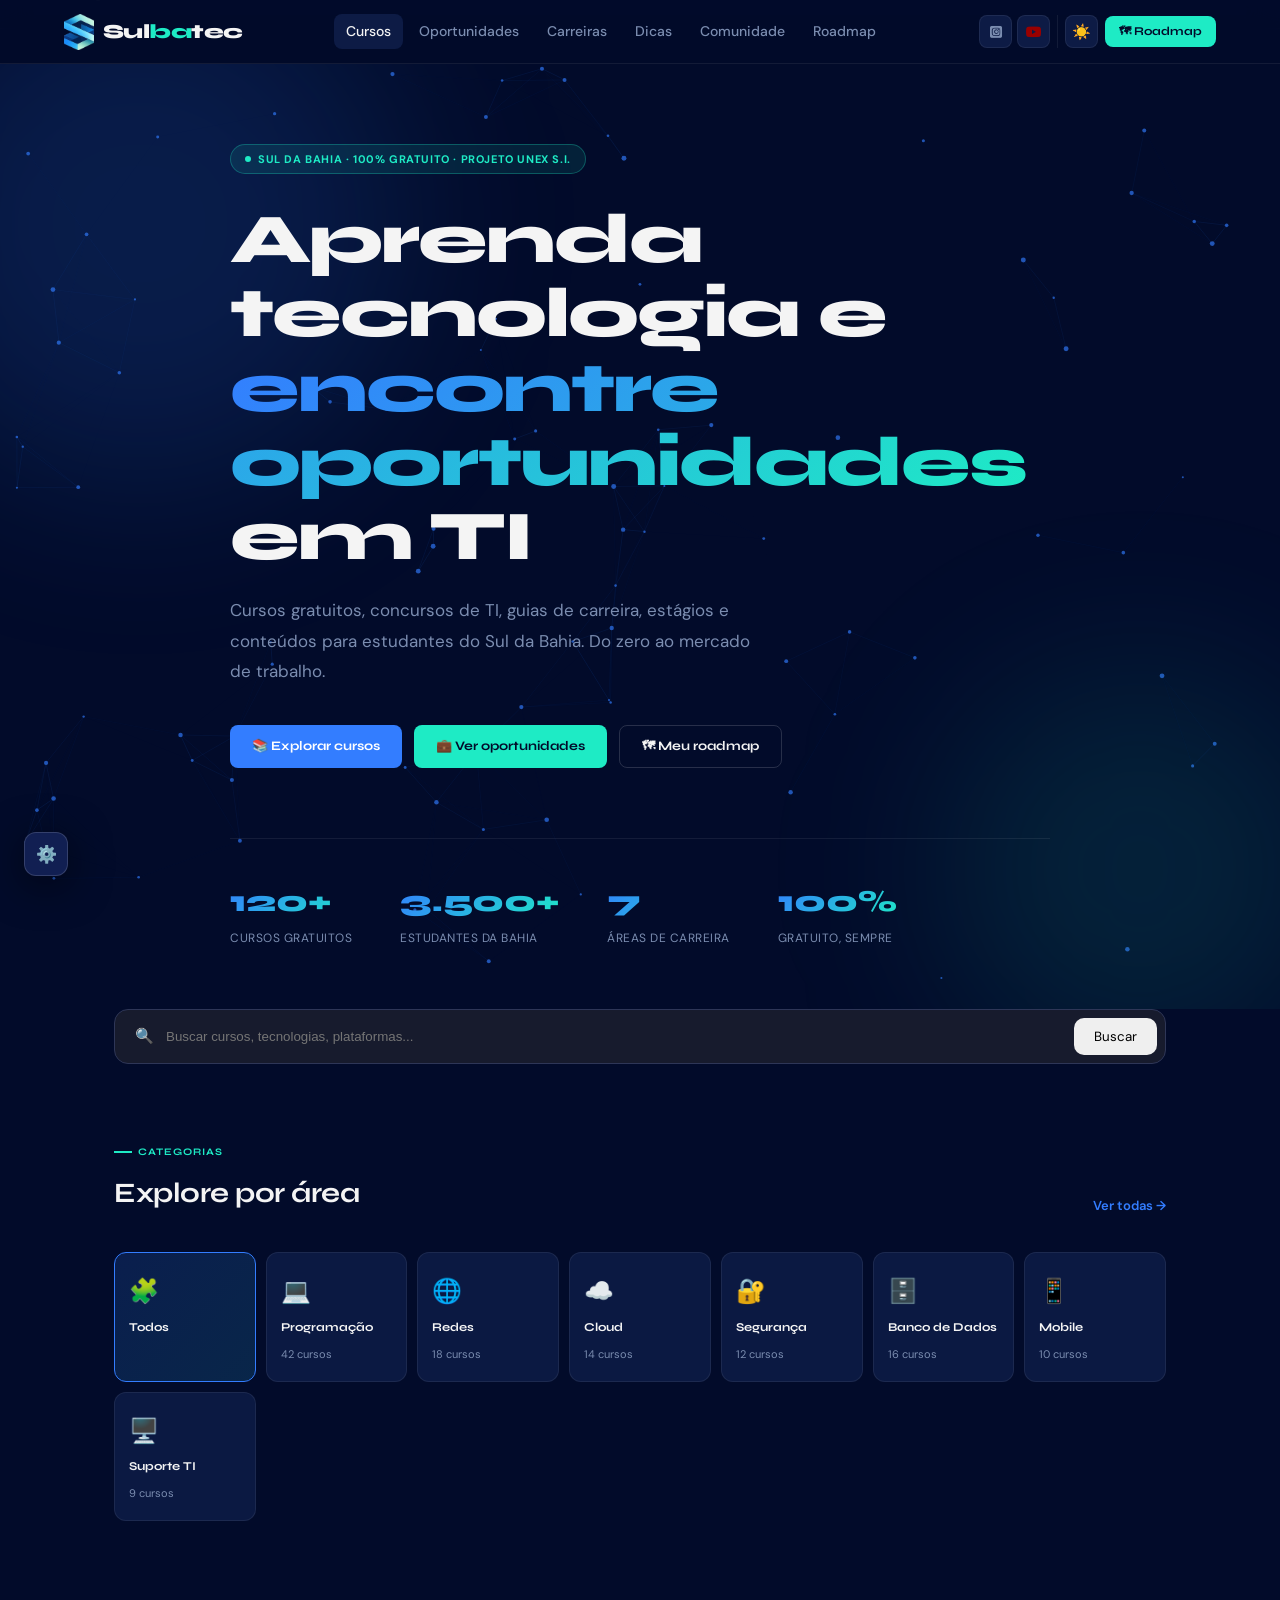
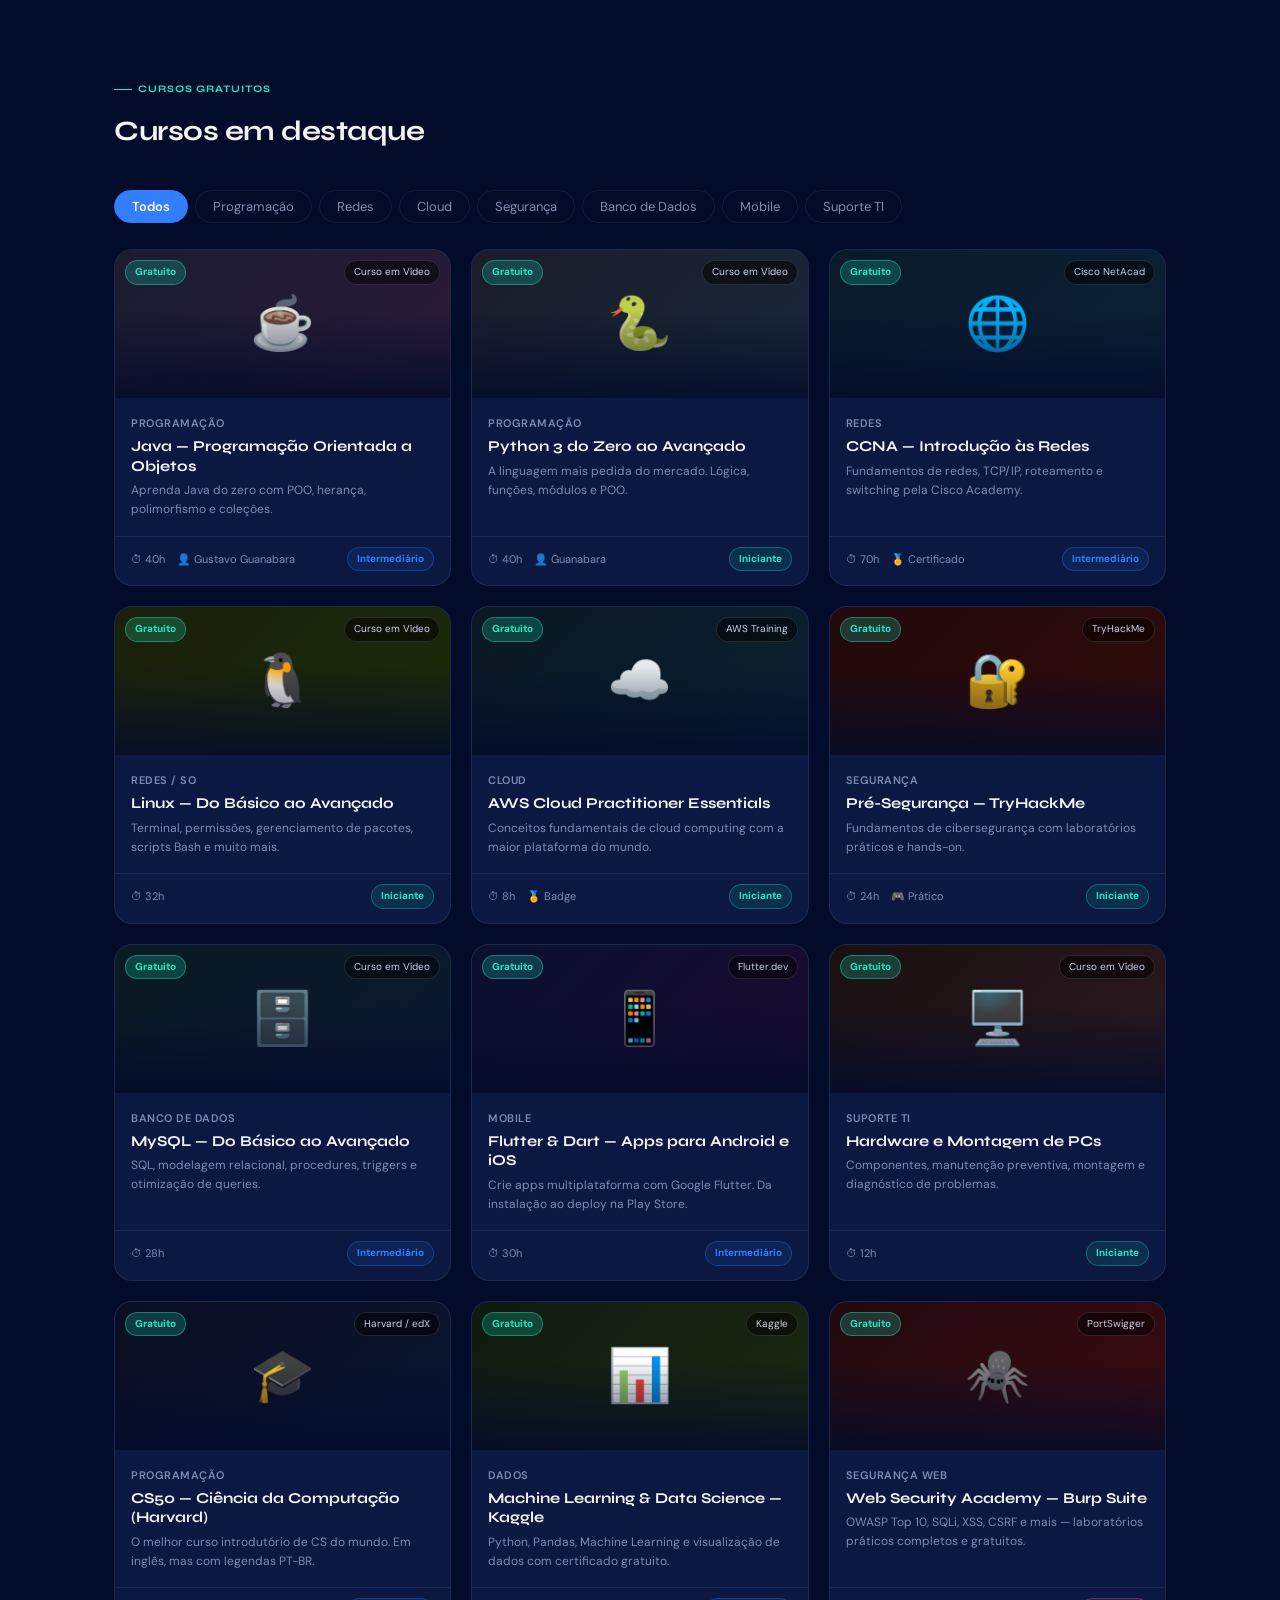
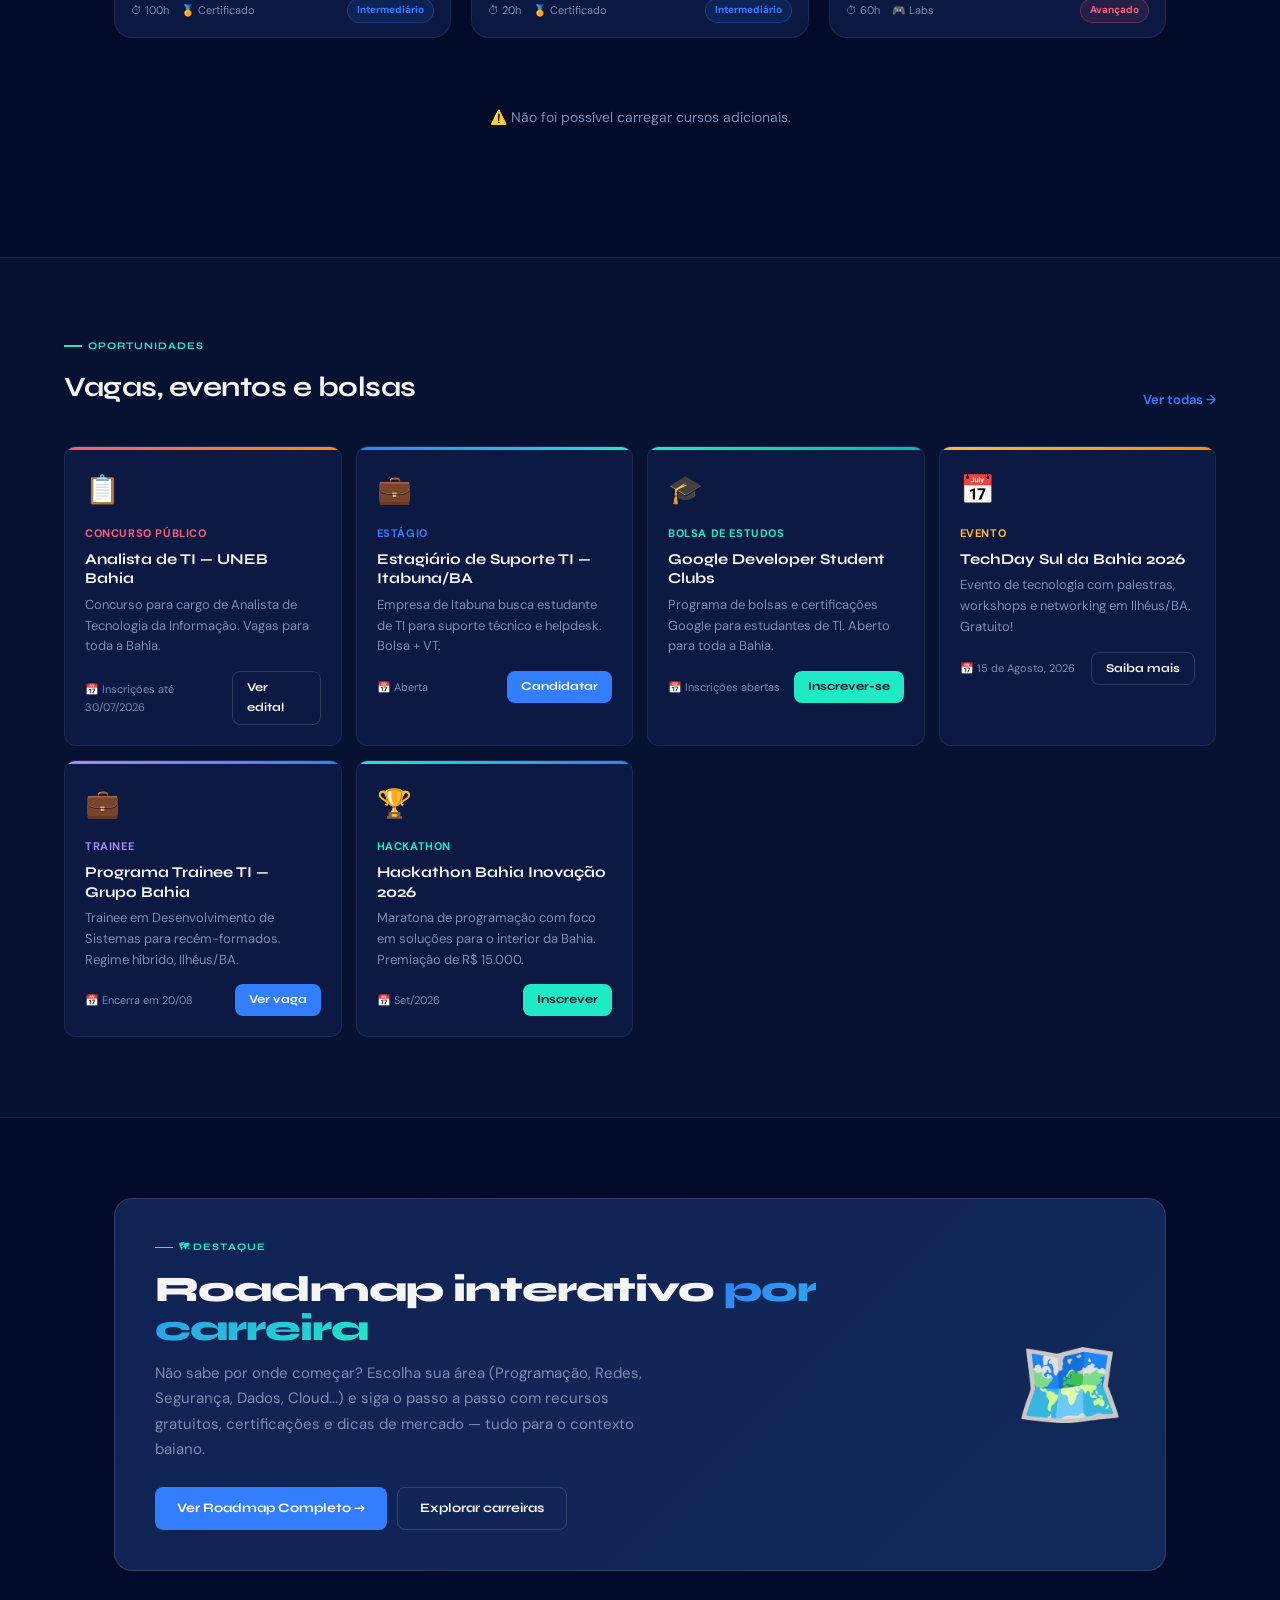
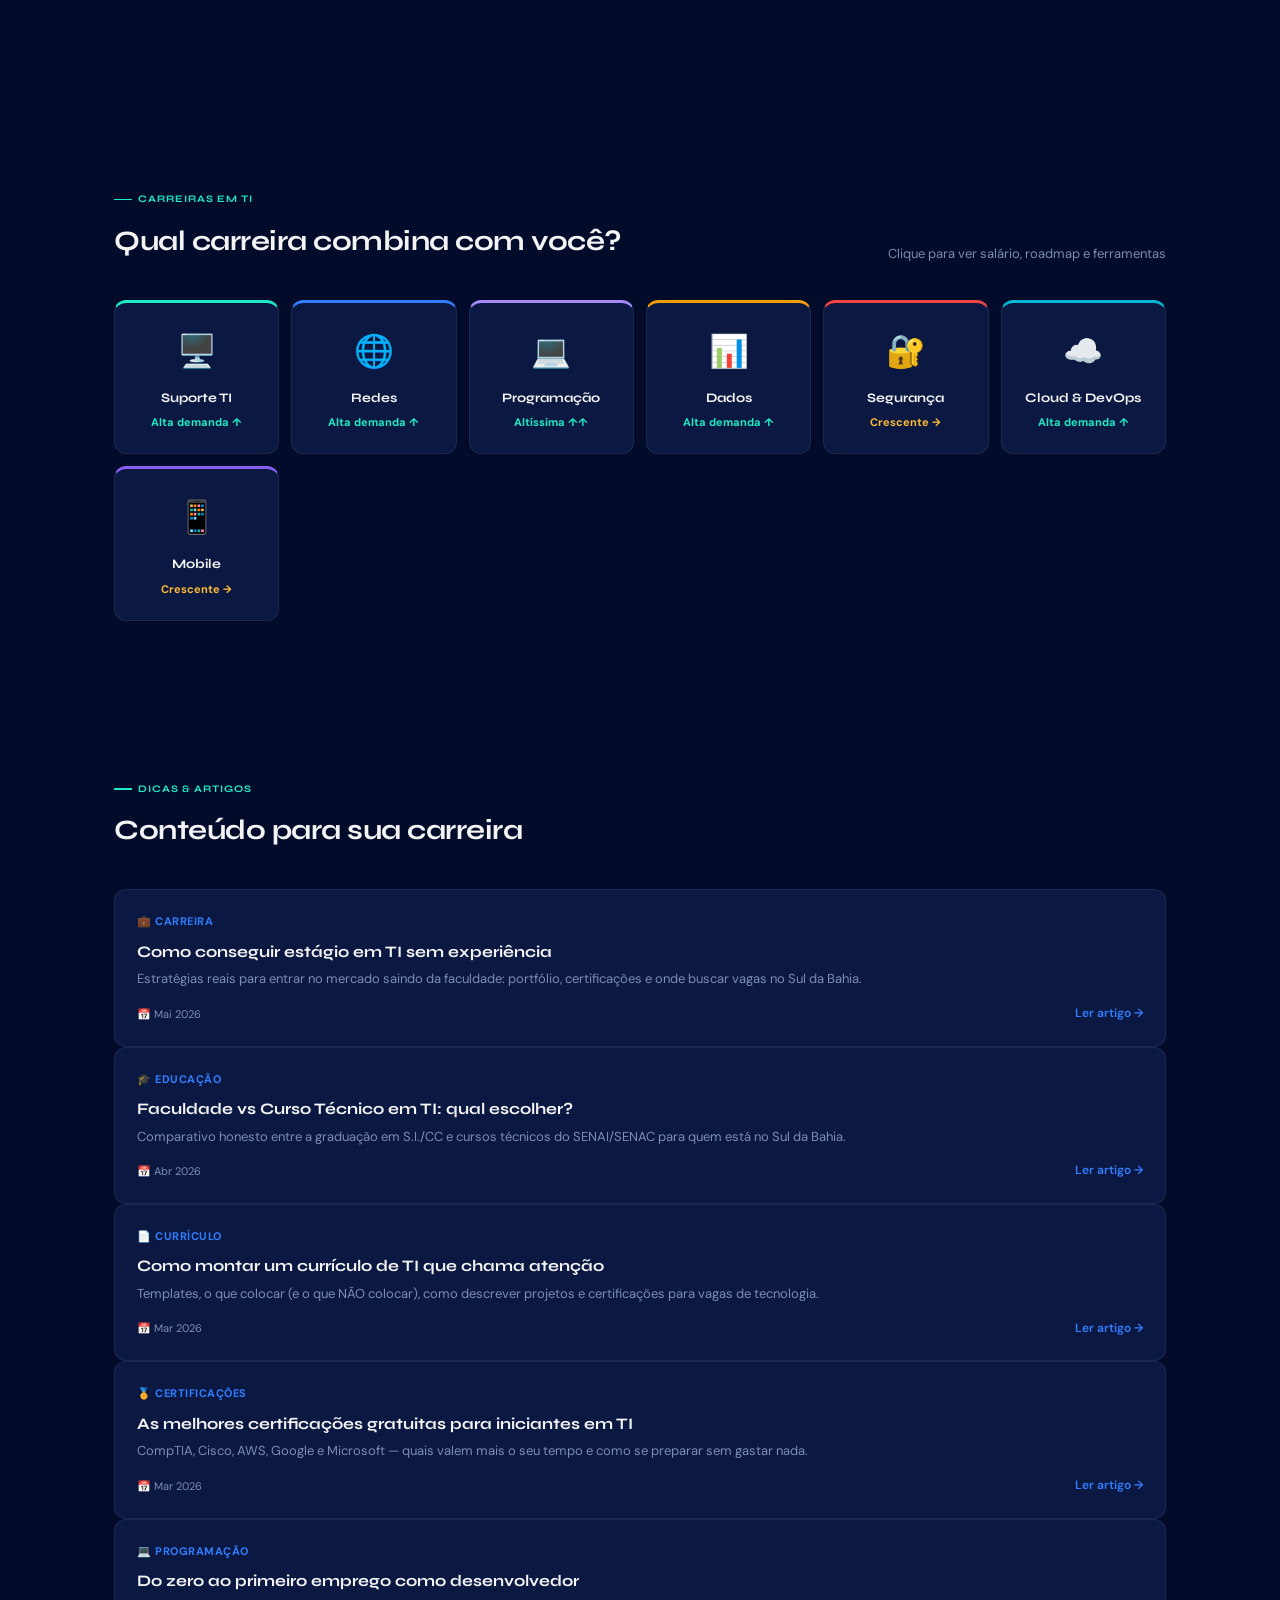
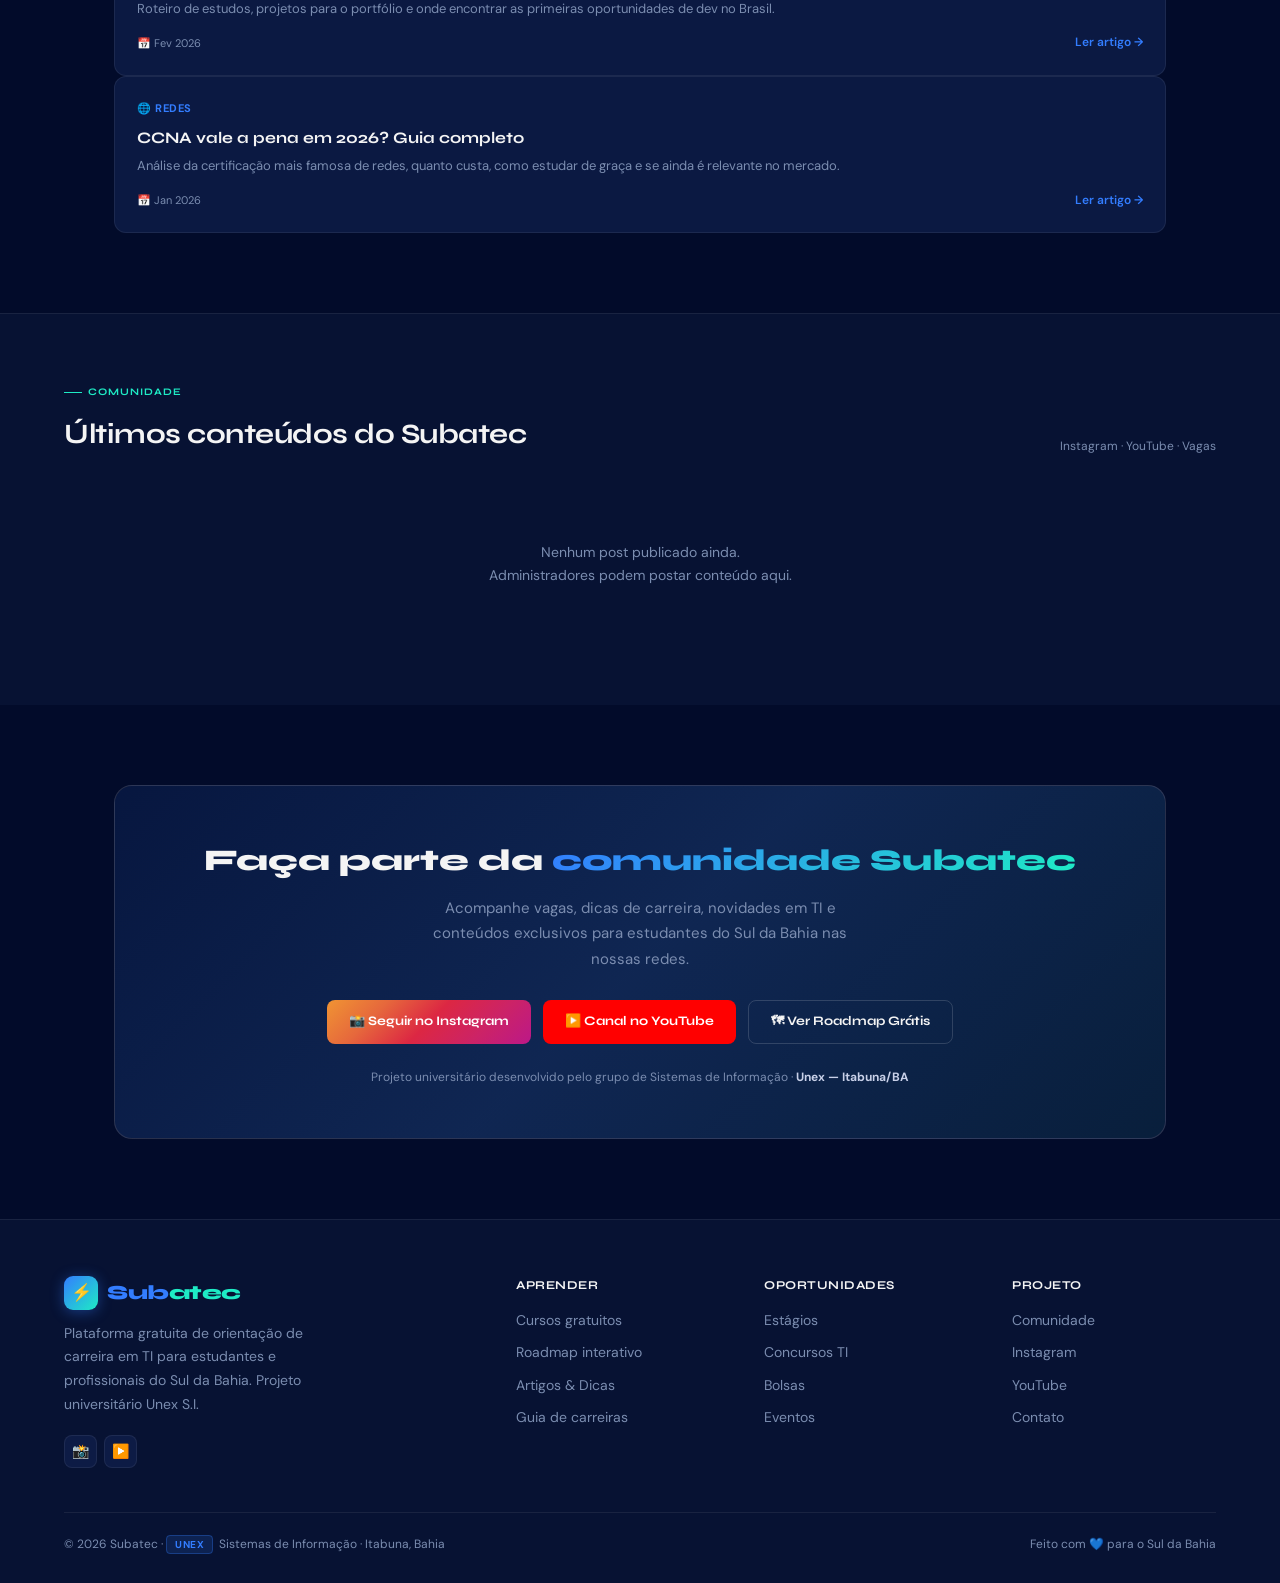
==== commit 269f9200: "Versão final site" ====
--- a/index.html
+++ b/index.html
@@ -13,9 +13,6 @@
     href="https://fonts.googleapis.com/css2?family=Syne:wght@400;600;700;800&family=DM+Sans:wght@300;400;500&family=JetBrains+Mono:wght@400;500&display=swap"
     rel="stylesheet" />
   <style>
-
-    /* ═══ HERO ═══ */
-   
   </style>
 </head>
 
@@ -23,10 +20,10 @@
 
   <!-- ═══ NAV ═══ -->
   <nav>
-    <a href="index.html" class="logo">
-      <div class="logo-ico">⚡</div>
-      <span><span class="logo-sul">Sul</span><span class="logo-atec">ba</span><span>tec</span></span>
-    </a>
+<a href="index.html" class="logo">
+  <img src="logo.png" alt="Subatec" class="logo-img" />
+  <span><span class="logo-sul">Sul</span><span class="logo-atec">ba</span><span>tec</span>
+</a>
     <div class="nav-links">
       <a href="#cursos" class="active">Cursos</a>
       <a href="#oportunidades">Oportunidades</a>
@@ -58,52 +55,42 @@
       <a href="https://youtube.com/@subatec" target="_blank" class="soc-btn yt">▶️ YouTube</a>
     </div>
   </div>
-
-  <!--Barra de Sugestões-->
-  <div class="search-wrapper">
-
-  <div
-    class="suggestions-box"
-    id="searchSuggestions">
+</div>
+
+ <!-- ═══ HERO ═══ -->
+<div class="hero-wrap">
+  <canvas id="cv"></canvas>
+  <div class="glow g1"></div>
+  <div class="glow g2"></div>
+  <div class="hero">
+    <div class="hero-eye"><span class="hero-eye-dot"></span>Sul da Bahia · 100% gratuito · Projeto Unex S.I.</div>
+    <h1>Aprenda tecnologia e <span class="grad">encontre oportunidades</span> em TI</h1>
+    <p class="hero-sub">Cursos gratuitos, concursos de TI, guias de carreira, estágios e conteúdos para estudantes do Sul da Bahia. Do zero ao mercado de trabalho.</p>
+    <div class="hero-acts">
+      <a href="#cursos" class="btn btn-p">📚 Explorar cursos</a>
+      <a href="#oportunidades" class="btn btn-c">💼 Ver oportunidades</a>
+      <a href="roadmap.html" class="btn btn-o">🗺 Meu roadmap</a>
+    </div>
+    <div class="hero-stats">
+      <div>
+        <div class="stat-n grad" data-count="120" data-suffix="+">0+</div>
+        <div class="stat-l">Cursos gratuitos</div>
+      </div>
+      <div>
+        <div class="stat-n grad" data-count="3500" data-suffix="+">0+</div>
+        <div class="stat-l">Estudantes da Bahia</div>
+      </div>
+      <div>
+        <div class="stat-n grad" data-count="7" data-suffix="">0</div>
+        <div class="stat-l">Áreas de carreira</div>
+      </div>
+      <div>
+        <div class="stat-n grad" data-count="100" data-suffix="%">0%</div>
+        <div class="stat-l">Gratuito, sempre</div>
+      </div>
+    </div>
   </div>
-
 </div>
-
-  <!-- ═══ HERO ═══ -->
-  <div class="hero-wrap">
-    <canvas id="cv"></canvas>
-    <div class="glow g1"></div>
-    <div class="glow g2"></div>
-    <div class="hero">
-      <div class="hero-eye"><span class="hero-eye-dot"></span>Sul da Bahia · 100% gratuito · Projeto Unex S.I.</div>
-      <h1>Aprenda tecnologia e <span class="grad">encontre oportunidades</span> em TI</h1>
-      <p class="hero-sub">Cursos gratuitos, concursos de TI, guias de carreira, estágios e conteúdos para estudantes do
-        Sul da Bahia. Do zero ao mercado de trabalho.</p>
-      <div class="hero-acts">
-        <a href="#cursos" class="btn btn-p">📚 Explorar cursos</a>
-        <a href="#oportunidades" class="btn btn-c">💼 Ver oportunidades</a>
-        <a href="roadmap.html" class="btn btn-o">🗺 Meu roadmap</a>
-      </div>
-      <div class="hero-stats">
-        <div>
-          <div class="stat-n grad" data-count="120" data-suffix="+">0+</div>
-          <div class="stat-l">Cursos gratuitos</div>
-        </div>
-        <div>
-          <div class="stat-n grad" data-count="3500" data-suffix="+">0+</div>
-          <div class="stat-l">Estudantes da Bahia</div>
-        </div>
-        <div>
-          <div class="stat-n grad" data-count="7" data-suffix="">0</div>
-          <div class="stat-l">Áreas de carreira</div>
-        </div>
-        <div>
-          <div class="stat-n grad" data-count="100" data-suffix="%">0%</div>
-          <div class="stat-l">Gratuito, sempre</div>
-        </div>
-      </div>
-    </div>
-  </div>
 
   <!-- ═══ SEARCH ═══ -->
 <div class="search-wrap">
@@ -883,13 +870,33 @@
   }
 
   /* ── ADMIN POSTS (Painel Simulado Local) ── */
-  const PASS = 'subatec2026';
+  const PASS = 'sulbatec2026';
   let isAdmin = sessionStorage.getItem('sba') === '1';
   
-  window.showAdmin = function() {
-    if (!isAdmin) { const p = prompt('🔐 Senha de administrador:'); if (p === PASS) { sessionStorage.setItem('sba', '1'); isAdmin = true; if(typeof toast === 'function') toast('Bem-vindo, admin! 👋', 's') } else if (p !== null) { if(typeof toast === 'function') toast('Senha incorreta.', 'e'); return } }
-    document.getElementById('admin-back').classList.add('open');
+ window.showAdmin = function() {
+  // Se ainda não for admin, pede a senha
+  if (!isAdmin) { 
+    const p = prompt('🔐 Senha de administrador:'); 
+    
+    if (p === PASS) { 
+      sessionStorage.setItem('sba', '1'); 
+      isAdmin = true; 
+      if(typeof toast === 'function') toast('Bem-vindo, admin! 👋', 's');
+    } else {
+      // Se errar a senha, cancelar, mudar de aba ou tentar burlar: cancela tudo aqui
+      if (p !== null && typeof toast === 'function') {
+        toast('Senha incorreta.', 'e');
+      }
+      return; // Bloqueia a execução imediatamente e não abre o painel
+    } 
   }
+  
+  // SÓ chega aqui se já era admin ou se acabou de acertar a senha acima
+  const adminPanel = document.getElementById('admin-back');
+  if (adminPanel) {
+    adminPanel.classList.add('open');
+  }
+}
   window.closeAdmin = function() { document.getElementById('admin-back').classList.remove('open') }
   function getPosts() { return JSON.parse(localStorage.getItem('sba_posts') || '[]') }
   function setPosts(p) { localStorage.setItem('sba_posts', JSON.stringify(p)) }
@@ -939,4 +946,3 @@
 </script>
 </body>
 
-</html>
--- a/index.css
+++ b/index.css
@@ -6,6 +6,12 @@
       flex-direction: column;
       justify-content: center
     }
+
+    .logo-img {
+  height: 36px;
+  width: auto;
+  display: block;
+}
 
     #cv {
       position: absolute;
@@ -39,7 +45,6 @@
       right: -60px;
       background: rgba(30, 235, 197, .1)
     }
-
     .hero {
       padding: 80px 5vw 60px;
       max-width: 1180px;
@@ -85,8 +90,7 @@
         transform: scale(1.5)
       }
     }
-
-    .hero h1 {
+.hero h1 {
       font-family: var(--font-d);
       font-size: clamp(34px, 5.5vw, 70px);
       font-weight: 800;
@@ -132,6 +136,7 @@
       letter-spacing: .5px;
       margin-top: 2px
     }
+
 
     /* ═══ SEARCH ═══ */
    .search-wrapper{
@@ -197,6 +202,8 @@
 .suggestion-category{
     font-size:12px;
     opacity:.7;
+
+    
 }
     /* ═══ CATEGORIES ═══ */
     .cats-grid {
@@ -1335,4 +1342,8 @@
       .careers-grid {
         grid-template-columns: repeat(auto-fill, minmax(140px, 1fr))
       }
-    }+    }
+.hero, .navbar, section {
+  position: relative;
+  z-index: 1;
+}
